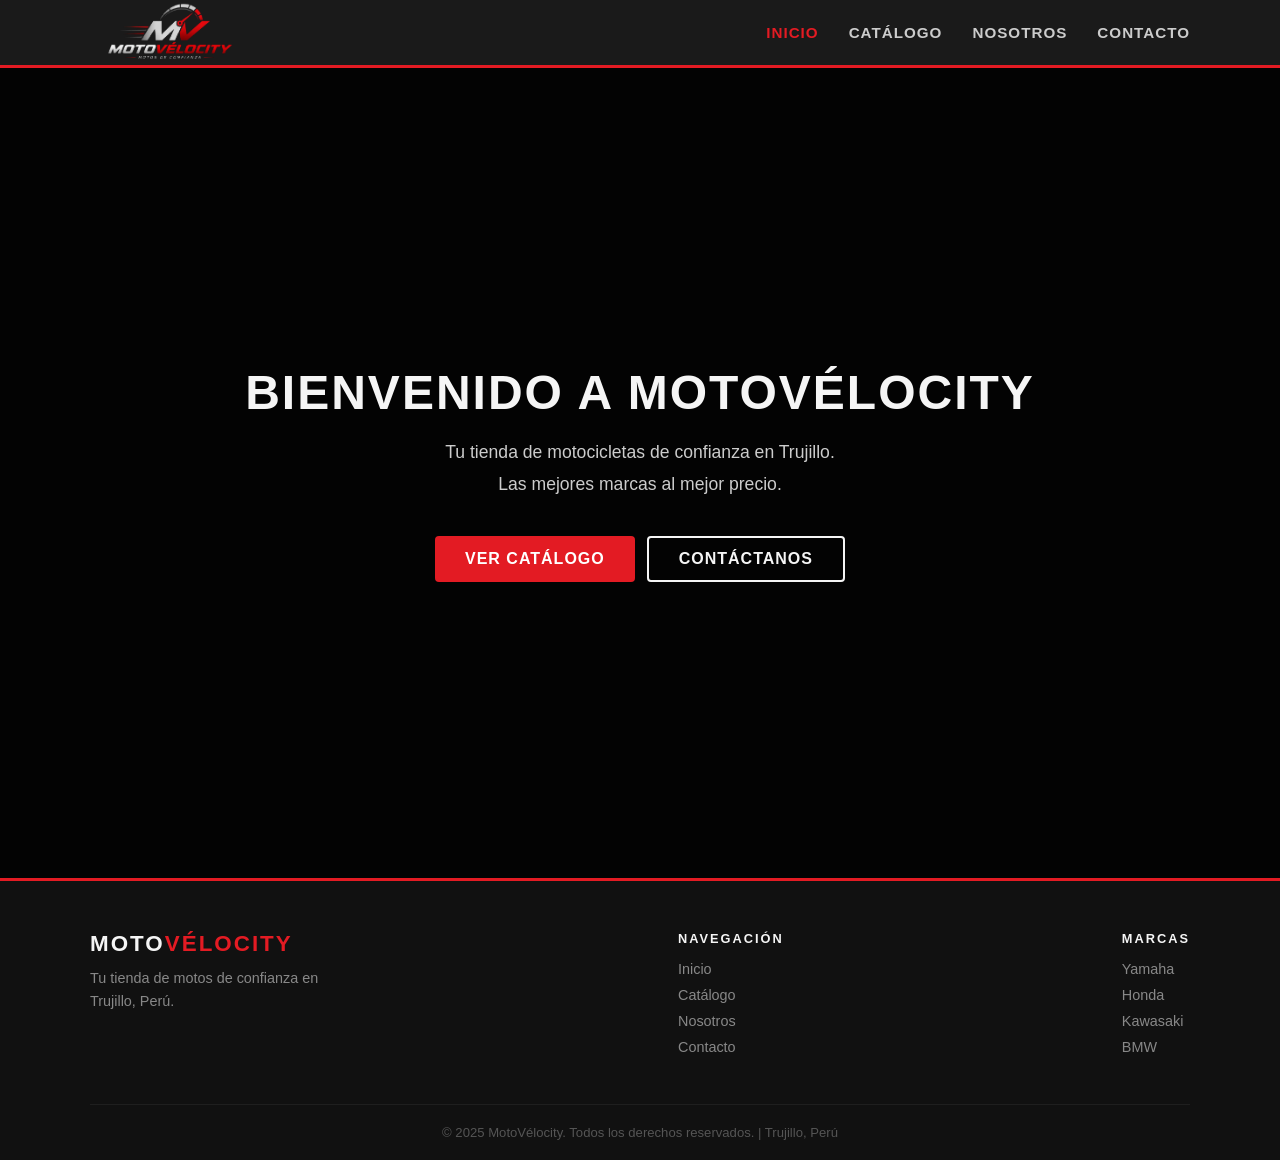
==== index.html @ f82deb28 "Add files via upload" ====
<!DOCTYPE html>
<html lang="es">
<head>
  <meta charset="UTF-8">
  <meta name="viewport" content="width=device-width, initial-scale=1.0">
  <meta name="description" content="MotoVélocity - Tienda de motos en Trujillo, Perú">
  <meta name="keywords" content="motos, motocicletas, yamaha, honda, peru">
  <meta name="author" content="MotoVélocity">
  <title>MotoVélocity - Inicio</title>
 
  <!-- Enlace al archivo CSS externo -->
  <link rel="stylesheet" href="estilos.css">
</head>
 
<body>
 
  <!-- ========================
       ENCABEZADO CON MENÚ
  ======================== -->
  <header>
    <div class="header-inner">
      <a href="indext.html" class="logo-link"><img src="logo_pagina.png" alt="MotoVélocity" class="logo-img"></a>
 
      <button class="menu-toggle" id="menu-toggle" aria-label="Abrir menú">
        <span></span>
        <span></span>
        <span></span>
      </button>
      <nav>
        <ul class="menu">
          <li><a href="indext.html" class="active">Inicio</a></li>
          <li><a href="catalogo.html">Catálogo</a></li>
          <li><a href="nosotros.html">Nosotros</a></li>
          <li><a href="contacto.html">Contacto</a></li>
        </ul>
      </nav>
    </div>
  </header>
 
 
  <!-- ========================
       CUERPO - SECCIÓN INICIO
  ======================== -->
  <main>
 
    <section id="inicio" class="seccion-hero">
      <div class="contenido-hero">
        <h2>Bienvenido a MotoVélocity</h2>
        <p>Tu tienda de motocicletas de confianza en Trujillo.<br>
           Las mejores marcas al mejor precio.</p>
        <div class="botones-hero">
          <a href="catalogo.html" class="boton-principal">Ver Catálogo</a>
          <a href="contacto.html" class="boton-secundario">Contáctanos</a>
        </div>
      </div>
    </section>
 
  </main>
 
 
  <!-- ========================
       PIE DE PÁGINA
  ======================== -->
  <footer>
    <div class="contenedor">
      <div class="footer-contenido">
 
        <div class="footer-marca">
          <h3 class="logo">MOTO<span>VÉLOCITY</span></h3>
          <p>Tu tienda de motos de confianza en Trujillo, Perú.</p>
        </div>
 
        <div class="footer-links">
          <h4>Navegación</h4>
          <ul>
            <li><a href="index.html">Inicio</a></li>
            <li><a href="catalogo.html">Catálogo</a></li>
            <li><a href="nosotros.html">Nosotros</a></li>
            <li><a href="contacto.html">Contacto</a></li>
          </ul>
        </div>
 
        <div class="footer-links">
          <h4>Marcas</h4>
          <ul>
            <li><a href="catalogo.html">Yamaha</a></li>
            <li><a href="catalogo.html">Honda</a></li>
            <li><a href="catalogo.html">Kawasaki</a></li>
            <li><a href="catalogo.html">BMW</a></li>
          </ul>
        </div>
 
      </div>
 
      <p class="footer-copy">© 2025 MotoVélocity. Todos los derechos reservados. | Trujillo, Perú</p>
    </div>
  </footer>
 
  <!-- Archivo JavaScript externo -->
  <script src="script.js"></script>
 
</body>
</html>
---- estilos.css ----
/* ============================
   ESTILOS GENERALES
============================ */

* {
  margin: 0;
  padding: 0;
  box-sizing: border-box;
}

body {
  font-family: Arial, sans-serif;
  background-color: #f0f0f0;
  color: #222;
}

html {
  scroll-behavior: smooth;
}

/* ============================
   ENCABEZADO Y MENÚ
============================ */
header {
  background-color: #1a1a1a;
  padding: 0 30px;
  position: sticky;
  top: 0;
  z-index: 100;
  border-bottom: 3px solid #e31b23;
}

.header-inner {
  max-width: 1100px;
  margin: 0 auto;
  display: flex;
  align-items: center;
  justify-content: space-between;
  height: 65px;
}

/* Logo */
.logo-link {
  display: flex;
  align-items: center;
  text-decoration: none;
  flex-shrink: 0;
}

.logo-img {
  height: 75px;
  width: auto;
  display: block;
}

/* Footer logo text */
.logo {
  font-size: 1.6rem;
  font-weight: bold;
  color: #f5f5f5;
  letter-spacing: 2px;
}

.logo span {
  color: #e31b23;
}

/* Botón hamburguesa */
.menu-toggle {
  display: none;
  background: none;
  border: none;
  cursor: pointer;
  padding: 8px;
  flex-direction: column;
  gap: 5px;
  align-items: center;
  justify-content: center;
}

.menu-toggle span {
  display: block;
  width: 25px;
  height: 2px;
  background-color: #cccccc;
  transition: all 0.3s;
}

.menu-toggle.activo span:nth-child(1) {
  transform: translateY(7px) rotate(45deg);
}
.menu-toggle.activo span:nth-child(2) {
  opacity: 0;
}
.menu-toggle.activo span:nth-child(3) {
  transform: translateY(-7px) rotate(-45deg);
}

/* Menú de navegación */
.menu {
  list-style: none;
  display: flex;
  gap: 30px;
}

.menu a {
  color: #cccccc;
  text-decoration: none;
  font-size: 0.95rem;
  font-weight: bold;
  text-transform: uppercase;
  letter-spacing: 1px;
  transition: color 0.2s;
  white-space: nowrap;
}

.menu a:hover,
.menu a.active {
  color: #e31b23;
}

/* ============================
   SECCIÓN HERO (INICIO)
============================ */
.seccion-hero {
  background-color: #0a0a0a;
  background-image: linear-gradient(rgba(0,0,0,0.7), rgba(0,0,0,0.7)),
    url('https://images.unsplash.com/photo-1558618666-fcd25c85cd64?w=1600&q=80');
  background-size: cover;
  background-position: center;
  min-height: 90vh;
  display: flex;
  align-items: center;
  justify-content: center;
  text-align: center;
  padding: 60px 20px;
}

.contenido-hero h2 {
  font-size: 3rem;
  color: #f5f5f5;
  margin-bottom: 16px;
  text-transform: uppercase;
  letter-spacing: 2px;
  line-height: 1.2;
}

.contenido-hero p {
  font-size: 1.1rem;
  color: #cccccc;
  margin-bottom: 36px;
  line-height: 1.8;
  max-width: 600px;
  margin-left: auto;
  margin-right: auto;
}

/* Botones del hero */
.botones-hero {
  display: flex;
  flex-wrap: wrap;
  gap: 12px;
  justify-content: center;
}

.boton-principal {
  background-color: #e31b23;
  color: #fff;
  text-decoration: none;
  padding: 14px 30px;
  font-weight: bold;
  font-size: 1rem;
  text-transform: uppercase;
  letter-spacing: 1px;
  border-radius: 4px;
  display: inline-block;
  transition: background-color 0.2s;
}

.boton-principal:hover {
  background-color: #b01219;
}

.boton-secundario {
  background-color: transparent;
  color: #f5f5f5;
  text-decoration: none;
  padding: 12px 30px;
  font-weight: bold;
  font-size: 1rem;
  text-transform: uppercase;
  letter-spacing: 1px;
  border: 2px solid #f5f5f5;
  border-radius: 4px;
  display: inline-block;
  transition: all 0.2s;
}

.boton-secundario:hover {
  background-color: #f5f5f5;
  color: #1a1a1a;
}

/* ============================
   SECCIONES GENERALES
============================ */
.seccion {
  padding: 80px 20px;
  background-color: #f0f0f0;
}

.seccion-oscura {
  background-color: #1a1a1a;
}

.seccion-oscura .titulo-seccion,
.seccion-oscura .subtitulo-seccion {
  color: #f5f5f5;
}

.seccion-oscura .subtitulo-seccion {
  color: #aaaaaa;
}

.contenedor {
  max-width: 1100px;
  margin: 0 auto;
  width: 100%;
}

.titulo-seccion {
  font-size: 2rem;
  color: #1a1a1a;
  text-transform: uppercase;
  letter-spacing: 1px;
  margin-bottom: 8px;
}

.titulo-seccion::after {
  content: '';
  display: block;
  width: 50px;
  height: 4px;
  background-color: #e31b23;
  margin-top: 10px;
}

.subtitulo-seccion {
  font-size: 1rem;
  color: #555;
  margin-bottom: 40px;
  margin-top: 16px;
  line-height: 1.6;
}

/* ============================
   CATÁLOGO - TARJETAS DE MOTOS
============================ */
.grid-motos {
  display: flex;
  gap: 24px;
  flex-wrap: wrap;
  justify-content: center;
}

.tarjeta-moto {
  background-color: #ffffff;
  border-radius: 6px;
  overflow: hidden;
  width: 320px;
  max-width: 100%;
  box-shadow: 0 4px 12px rgba(0,0,0,0.1);
  transition: transform 0.2s, box-shadow 0.2s;
}

.tarjeta-moto:hover {
  transform: translateY(-5px);
  box-shadow: 0 8px 20px rgba(0,0,0,0.15);
}

.tarjeta-moto img {
  width: 100%;
  height: 200px;
  object-fit: cover;
  display: block;
}

.tarjeta-info {
  padding: 18px;
}

.marca {
  font-size: 0.75rem;
  font-weight: bold;
  text-transform: uppercase;
  letter-spacing: 2px;
  color: #e31b23;
  display: block;
  margin-bottom: 4px;
}

.tarjeta-info h3 {
  font-size: 1.3rem;
  font-weight: bold;
  text-transform: uppercase;
  margin-bottom: 8px;
  color: #1a1a1a;
}

.tarjeta-info p {
  font-size: 0.9rem;
  color: #555;
  line-height: 1.6;
  margin-bottom: 6px;
}

.precio {
  font-size: 1.2rem;
  font-weight: bold;
  color: #1a1a1a;
  margin-top: 10px;
  margin-bottom: 10px;
}

.boton-tarjeta {
  display: inline-block;
  background-color: #e31b23;
  color: #fff;
  text-decoration: none;
  padding: 10px 20px;
  font-size: 0.85rem;
  font-weight: bold;
  text-transform: uppercase;
  border-radius: 4px;
  transition: background-color 0.2s;
}

.boton-tarjeta:hover {
  background-color: #b01219;
}

/* ============================
   TABLA DE MODELOS
============================ */
.tabla-contenedor {
  overflow-x: auto;
  -webkit-overflow-scrolling: touch;
}

table {
  width: 100%;
  min-width: 480px;
  border-collapse: collapse;
  background-color: #2a2a2a;
  border-radius: 6px;
  overflow: hidden;
}

thead {
  background-color: #e31b23;
}

thead th {
  color: #ffffff;
  padding: 14px 18px;
  text-align: left;
  font-size: 0.9rem;
  text-transform: uppercase;
  letter-spacing: 1px;
  white-space: nowrap;
}

tbody tr {
  border-bottom: 1px solid rgba(255,255,255,0.05);
  transition: background-color 0.2s;
}

tbody tr:hover {
  background-color: rgba(255,255,255,0.04);
}

tbody td {
  padding: 13px 18px;
  color: #cccccc;
  font-size: 0.9rem;
}

tbody td:first-child {
  color: #f5f5f5;
  font-weight: bold;
}

tbody tr:nth-child(even) {
  background-color: rgba(255,255,255,0.03);
}

/* ============================
   GALERÍA
============================ */
.galeria-grid {
  display: flex;
  flex-wrap: wrap;
  gap: 16px;
  justify-content: center;
}

.galeria-grid img {
  width: 260px;
  max-width: calc(50% - 8px);
  height: 180px;
  object-fit: cover;
  border-radius: 6px;
  display: block;
  transition: transform 0.3s;
}

.galeria-grid img:hover {
  transform: scale(1.04);
}

/* ============================
   VENTAJAS / NOSOTROS
============================ */
.ventajas-grid {
  display: flex;
  gap: 24px;
  flex-wrap: wrap;
  justify-content: center;
}

.ventaja {
  background-color: #2a2a2a;
  border-radius: 6px;
  padding: 28px 24px;
  width: 300px;
  max-width: 100%;
  text-align: center;
  border-top: 3px solid #e31b23;
}

.ventaja-icono {
  font-size: 2.2rem;
  display: block;
  margin-bottom: 14px;
}

.ventaja h3 {
  color: #f5f5f5;
  font-size: 1.1rem;
  text-transform: uppercase;
  letter-spacing: 1px;
  margin-bottom: 10px;
}

.ventaja p {
  color: #aaaaaa;
  font-size: 0.9rem;
  line-height: 1.6;
}

/* ============================
   FORMULARIO DE CONTACTO
============================ */
.contacto-layout {
  display: flex;
  gap: 50px;
  flex-wrap: wrap;
  align-items: flex-start;
}

.info-contacto {
  flex: 1;
  min-width: 220px;
}

.info-contacto h3 {
  font-size: 1.2rem;
  font-weight: bold;
  text-transform: uppercase;
  color: #1a1a1a;
  margin-bottom: 18px;
  letter-spacing: 1px;
}

.info-contacto p {
  font-size: 0.95rem;
  color: #444;
  margin-bottom: 12px;
  line-height: 1.6;
}

form {
  flex: 2;
  min-width: 280px;
  width: 100%;
}

.campo {
  margin-bottom: 18px;
}

label {
  display: block;
  font-size: 0.85rem;
  font-weight: bold;
  color: #444;
  text-transform: uppercase;
  letter-spacing: 1px;
  margin-bottom: 6px;
}

input[type="text"],
input[type="email"],
input[type="tel"],
select,
textarea {
  width: 100%;
  padding: 12px 14px;
  border: 1px solid #cccccc;
  border-radius: 4px;
  font-size: 1rem;
  color: #222;
  background-color: #fff;
  outline: none;
  transition: border-color 0.2s;
  font-family: Arial, sans-serif;
  -webkit-appearance: none;
  appearance: none;
}

input:focus,
select:focus,
textarea:focus {
  border-color: #e31b23;
}

textarea {
  resize: vertical;
  min-height: 110px;
}

.campo-checkbox {
  display: flex;
  align-items: flex-start;
  gap: 10px;
  margin-bottom: 20px;
}

.campo-checkbox input[type="checkbox"] {
  width: 18px;
  height: 18px;
  min-width: 18px;
  accent-color: #e31b23;
  margin-top: 2px;
}

.campo-checkbox label {
  font-size: 0.85rem;
  font-weight: normal;
  text-transform: none;
  letter-spacing: 0;
  color: #555;
  margin-bottom: 0;
  line-height: 1.5;
}

.campo-checkbox label a {
  color: #e31b23;
  text-decoration: none;
}

.boton-enviar {
  width: 100%;
  padding: 15px;
  background-color: #e31b23;
  color: #fff;
  border: none;
  border-radius: 4px;
  font-size: 1rem;
  font-weight: bold;
  text-transform: uppercase;
  letter-spacing: 1px;
  cursor: pointer;
  transition: background-color 0.2s;
  touch-action: manipulation;
}

.boton-enviar:hover {
  background-color: #b01219;
}

.mensaje-exito {
  display: none;
  margin-top: 14px;
  padding: 12px 16px;
  background-color: #e6f9f0;
  border: 1px solid #4fd89e;
  border-radius: 4px;
  color: #1a7a4a;
  font-size: 0.9rem;
  font-weight: bold;
  text-align: center;
}

/* ============================
   PIE DE PÁGINA
============================ */
footer {
  background-color: #111111;
  padding: 50px 20px 20px;
  border-top: 3px solid #e31b23;
}

.footer-contenido {
  display: flex;
  gap: 40px;
  flex-wrap: wrap;
  justify-content: space-between;
  margin-bottom: 40px;
}

.footer-marca h3 {
  font-size: 1.4rem;
  color: #f5f5f5;
  letter-spacing: 2px;
  margin-bottom: 10px;
}

.footer-marca p {
  font-size: 0.9rem;
  color: #888;
  max-width: 250px;
  line-height: 1.6;
}

.footer-links h4 {
  font-size: 0.8rem;
  font-weight: bold;
  text-transform: uppercase;
  letter-spacing: 2px;
  color: #f5f5f5;
  margin-bottom: 14px;
}

.footer-links ul {
  list-style: none;
}

.footer-links ul li {
  margin-bottom: 8px;
}

.footer-links ul a {
  font-size: 0.9rem;
  color: #888;
  text-decoration: none;
  transition: color 0.2s;
}

.footer-links ul a:hover {
  color: #e31b23;
}

.footer-copy {
  text-align: center;
  font-size: 0.82rem;
  color: #555;
  padding-top: 20px;
  border-top: 1px solid rgba(255,255,255,0.06);
}

/* ============================
   RESPONSIVE — TABLETS (max 900px)
============================ */
@media (max-width: 900px) {
  .contenido-hero h2 {
    font-size: 2.4rem;
  }

  .grid-motos {
    gap: 20px;
  }

  .tarjeta-moto {
    width: calc(50% - 10px);
  }

  .ventaja {
    width: calc(50% - 12px);
  }

  .galeria-grid img {
    width: calc(50% - 8px);
    max-width: calc(50% - 8px);
    height: 160px;
  }

  .contacto-layout {
    gap: 36px;
  }

  .footer-contenido {
    gap: 30px;
  }
}

/* ============================
   RESPONSIVE — MÓVILES (max 600px)
============================ */
@media (max-width: 600px) {
  /* Navbar */
  header {
    padding: 0 16px;
  }

  .header-inner {
    height: auto;
    min-height: 60px;
    flex-wrap: wrap;
    padding: 10px 0;
    gap: 0;
    align-items: center;
  }

  .logo-img {
    height: 42px;
  }

  .menu-toggle {
    display: flex;
  }

  nav {
    width: 100%;
    max-height: 0;
    overflow: hidden;
    transition: max-height 0.3s ease;
  }

  nav.aberto {
    max-height: 300px;
  }

  .menu {
    flex-direction: column;
    gap: 0;
    padding: 8px 0 12px;
    width: 100%;
  }

  .menu li {
    width: 100%;
  }

  .menu a {
    display: block;
    padding: 10px 4px;
    font-size: 0.9rem;
    border-bottom: 1px solid rgba(255,255,255,0.06);
  }

  /* Hero */
  .seccion-hero {
    min-height: 75vh;
    padding: 50px 16px;
  }

  .contenido-hero h2 {
    font-size: 1.7rem;
    letter-spacing: 1px;
  }

  .contenido-hero p {
    font-size: 0.95rem;
    margin-bottom: 28px;
  }

  .boton-principal,
  .boton-secundario {
    padding: 13px 22px;
    font-size: 0.9rem;
    width: 100%;
    text-align: center;
  }

  /* Secciones */
  .seccion {
    padding: 50px 16px;
  }

  .titulo-seccion {
    font-size: 1.5rem;
  }

  .subtitulo-seccion {
    font-size: 0.9rem;
    margin-bottom: 28px;
  }

  /* Tarjetas */
  .grid-motos {
    flex-direction: column;
    align-items: center;
    gap: 20px;
  }

  .tarjeta-moto {
    width: 100%;
    max-width: 420px;
  }

  /* Tabla */
  .tabla-contenedor {
    margin: 0 -16px;
    padding: 0 16px;
  }

  thead th,
  tbody td {
    padding: 11px 12px;
    font-size: 0.82rem;
  }

  /* Galería */
  .galeria-grid {
    gap: 10px;
  }

  .galeria-grid img {
    width: calc(50% - 5px);
    max-width: calc(50% - 5px);
    height: 130px;
    border-radius: 4px;
  }

  /* Ventajas */
  .ventajas-grid {
    flex-direction: column;
    align-items: center;
    gap: 16px;
  }

  .ventaja {
    width: 100%;
    max-width: 420px;
    padding: 22px 18px;
  }

  /* Contacto */
  .contacto-layout {
    flex-direction: column;
    gap: 28px;
  }

  .info-contacto {
    min-width: unset;
    width: 100%;
  }

  .info-contacto h3 {
    font-size: 1.05rem;
  }

  .info-contacto p {
    font-size: 0.9rem;
  }

  form {
    min-width: unset;
    width: 100%;
  }

  input[type="text"],
  input[type="email"],
  input[type="tel"],
  select,
  textarea {
    font-size: 16px; /* evita zoom en iOS */
    padding: 13px 14px;
  }

  label {
    font-size: 0.8rem;
  }

  /* Footer */
  footer {
    padding: 36px 16px 16px;
  }

  .footer-contenido {
    flex-direction: column;
    gap: 24px;
    margin-bottom: 28px;
  }

  .footer-marca p {
    max-width: 100%;
  }

  .footer-copy {
    font-size: 0.78rem;
  }
}

/* ============================
   RESPONSIVE — MÓVILES PEQUEÑOS (max 380px)
============================ */
@media (max-width: 380px) {
  .contenido-hero h2 {
    font-size: 1.45rem;
  }

  .galeria-grid img {
    width: 100%;
    max-width: 100%;
    height: 180px;
  }

  .tarjeta-moto img {
    height: 170px;
  }
}
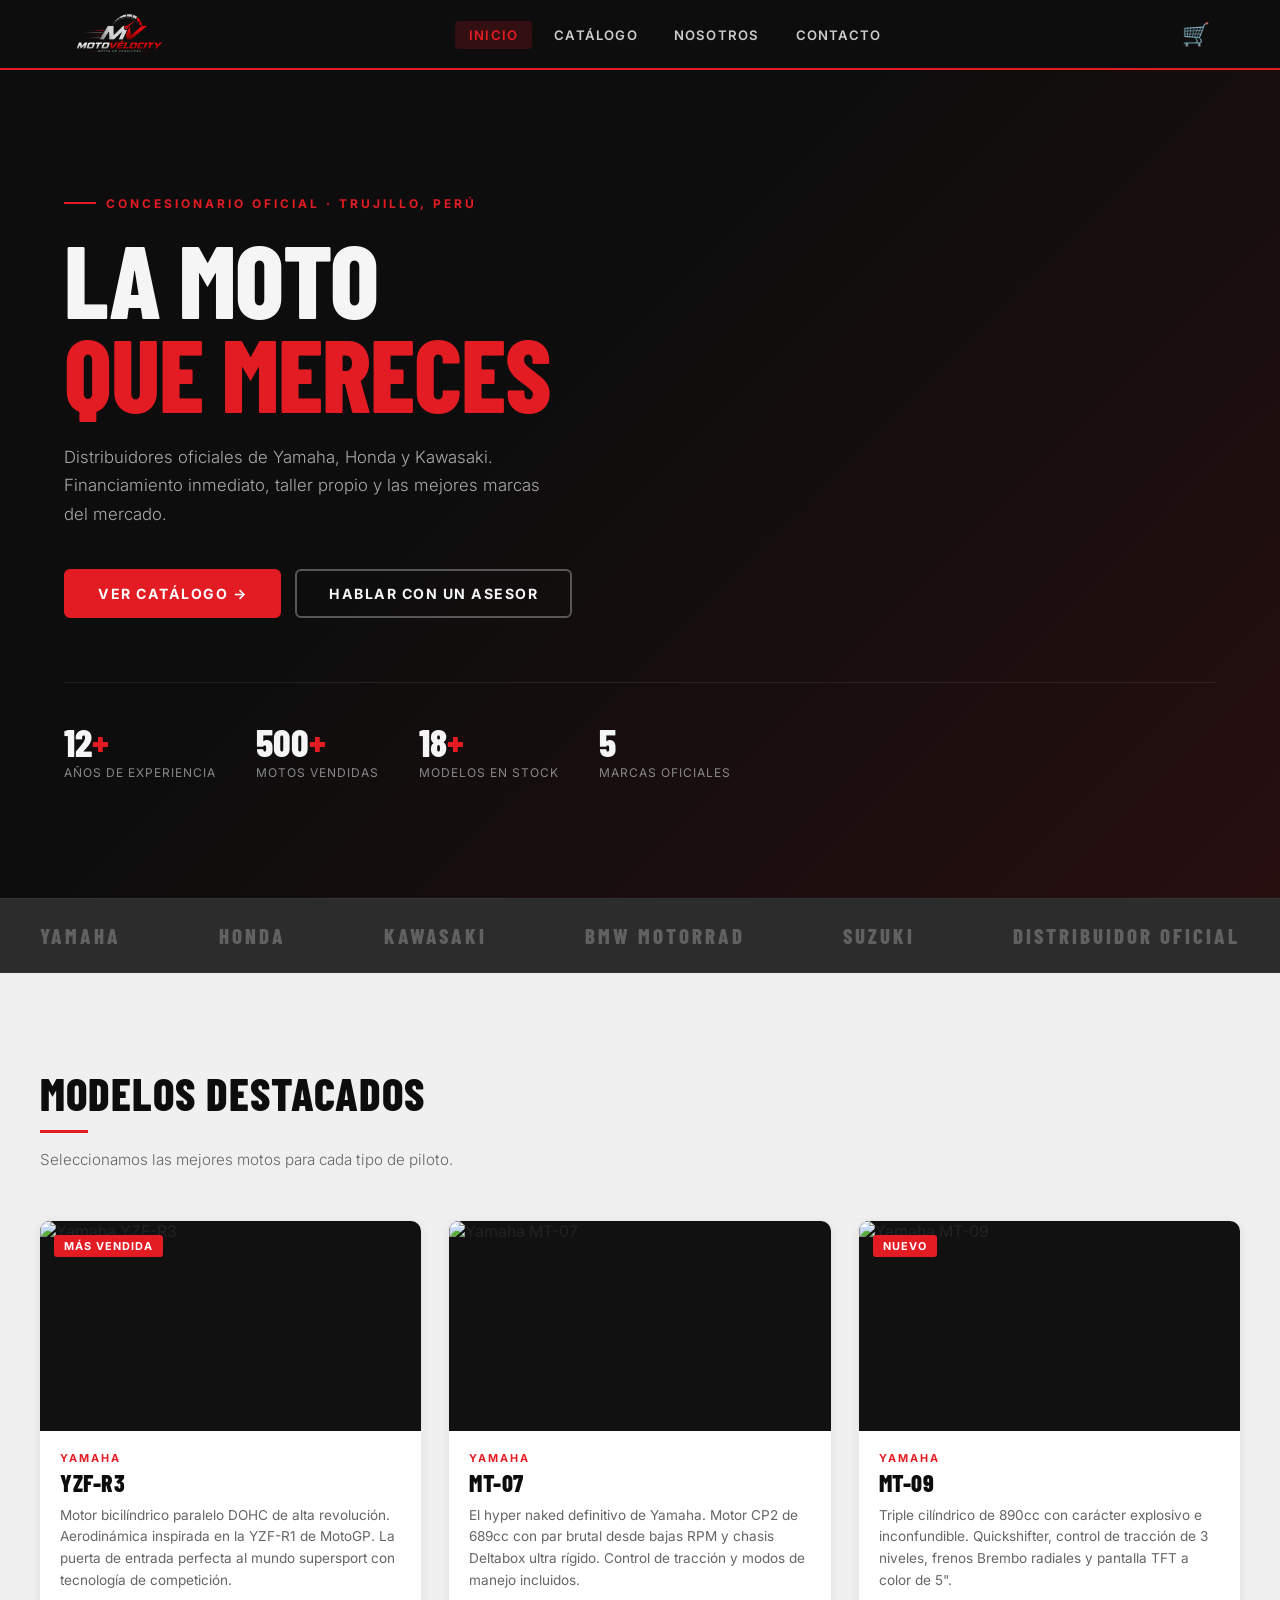
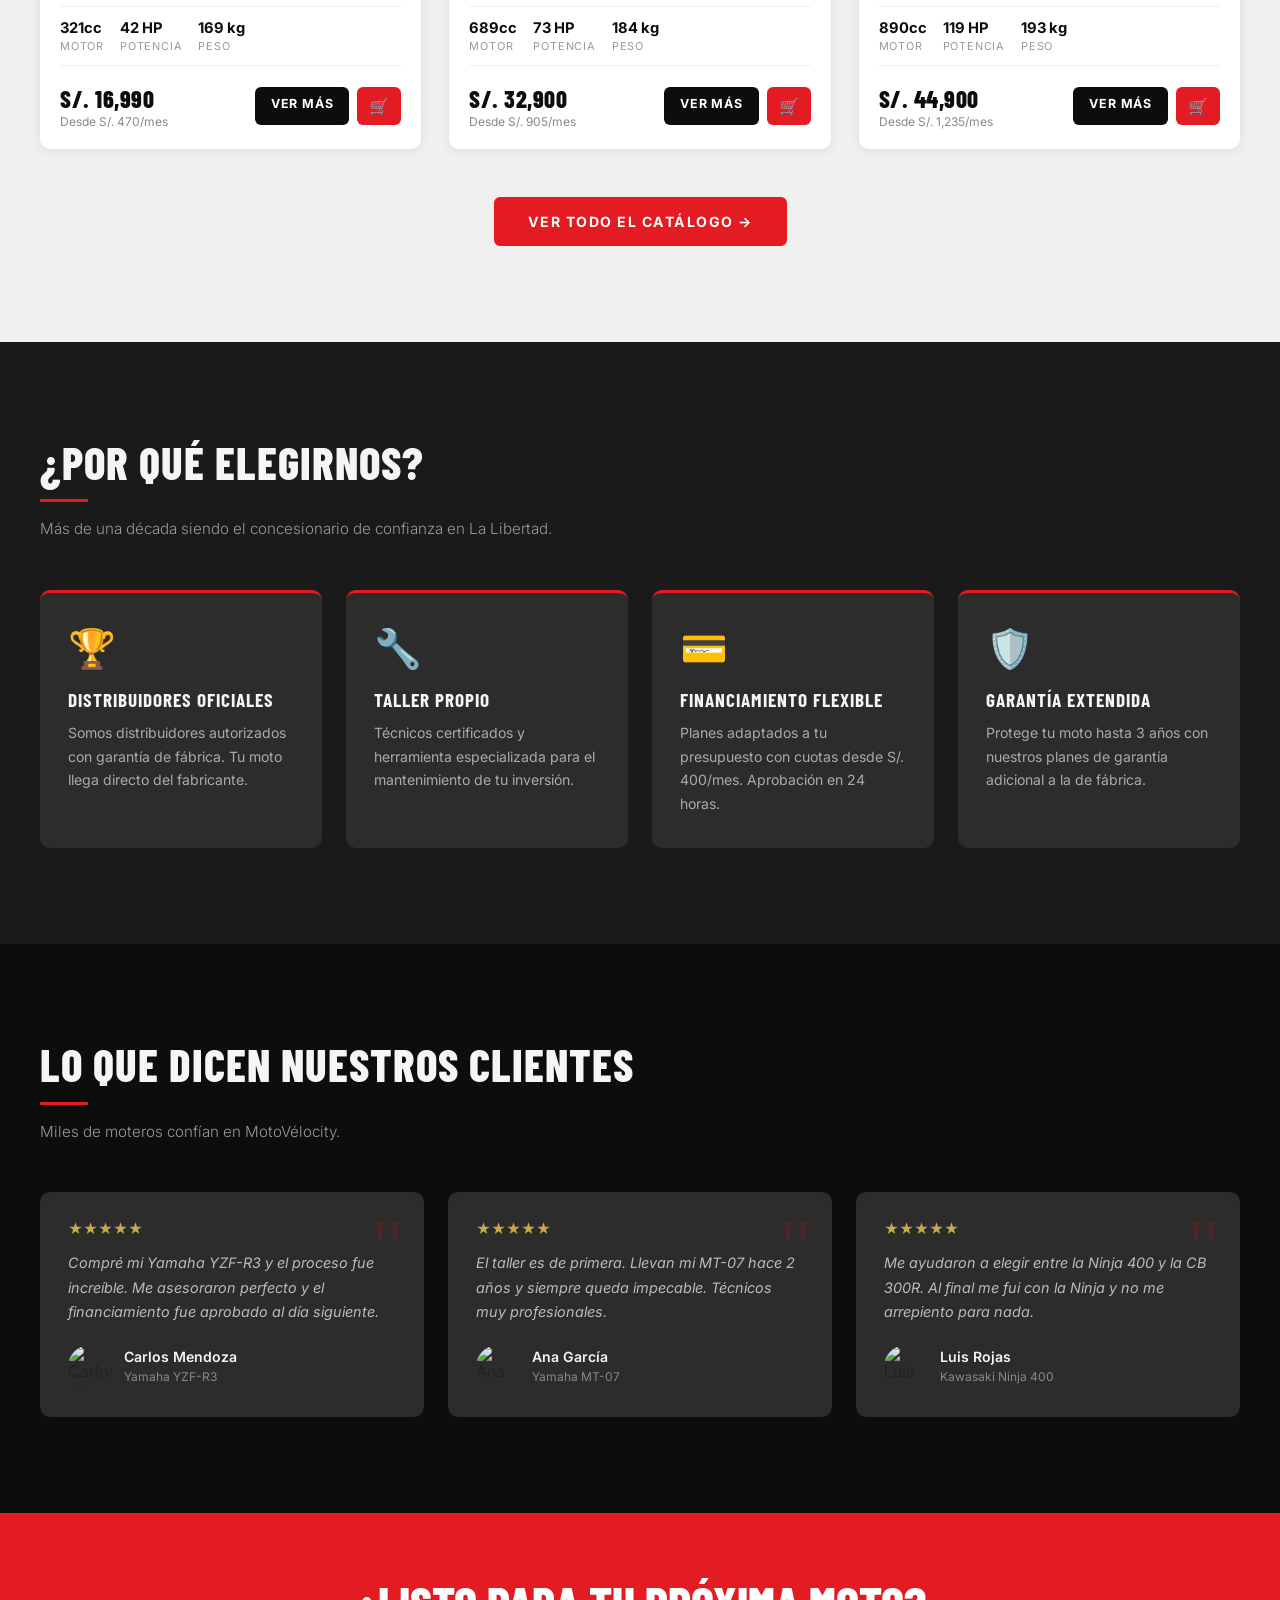
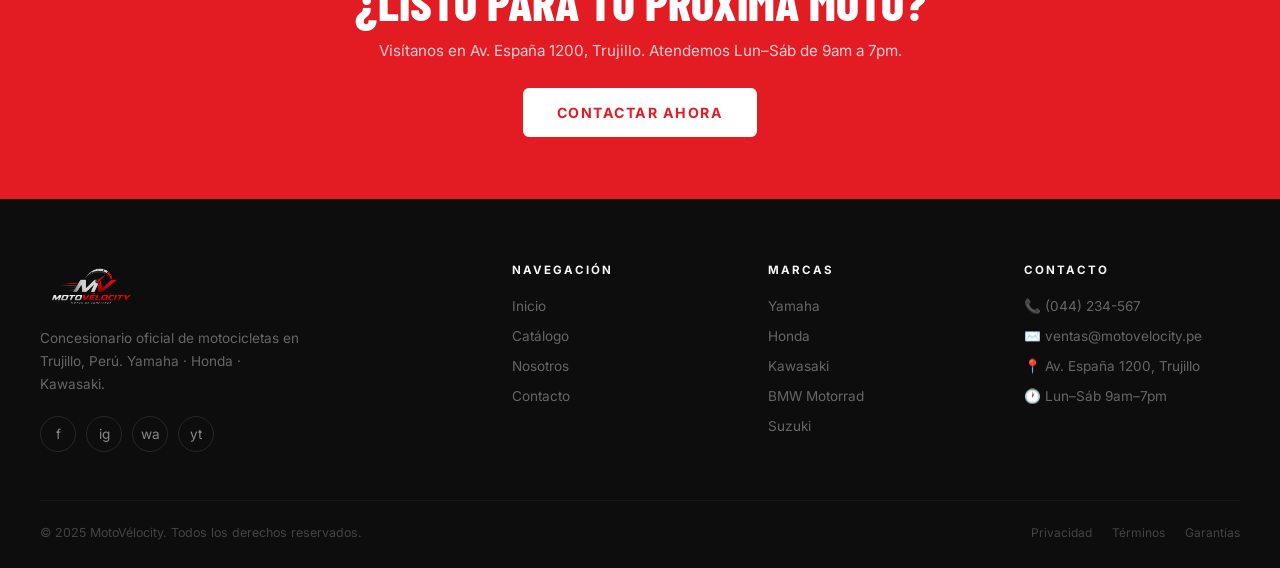
==== commit 2a49266c: "Add files via upload" ====
--- a/index.html
+++ b/index.html
@@ -3,101 +3,253 @@
 <head>
   <meta charset="UTF-8">
   <meta name="viewport" content="width=device-width, initial-scale=1.0">
-  <meta name="description" content="MotoVélocity - Tienda de motos en Trujillo, Perú">
-  <meta name="keywords" content="motos, motocicletas, yamaha, honda, peru">
-  <meta name="author" content="MotoVélocity">
-  <title>MotoVélocity - Inicio</title>
- 
-  <!-- Enlace al archivo CSS externo -->
+  <meta name="description" content="MotoVélocity — Concesionario oficial Yamaha, Honda, Kawasaki en Trujillo, Perú.">
+  <title>MotoVélocity — Inicio</title>
+  <link rel="preconnect" href="https://fonts.googleapis.com">
   <link rel="stylesheet" href="estilos.css">
 </head>
- 
 <body>
- 
-  <!-- ========================
-       ENCABEZADO CON MENÚ
-  ======================== -->
-  <header>
-    <div class="header-inner">
-      <a href="indext.html" class="logo-link"><img src="logo_pagina.png" alt="MotoVélocity" class="logo-img"></a>
- 
-      <button class="menu-toggle" id="menu-toggle" aria-label="Abrir menú">
-        <span></span>
-        <span></span>
-        <span></span>
+
+<!-- ── HEADER ───────────────────────────────────────────────── -->
+<header>
+  <div class="header-inner">
+    <a href="index.html" class="logo-link">
+      <img src="logo_pagina.png" alt="MotoVélocity" class="logo-img">
+    </a>
+    <nav>
+      <ul class="menu">
+        <li><a href="index.html" class="active">Inicio</a></li>
+        <li><a href="catalogo.html">Catálogo</a></li>
+        <li><a href="nosotros.html">Nosotros</a></li>
+        <li><a href="contacto.html">Contacto</a></li>
+      </ul>
+    </nav>
+    <div class="nav-carrito">
+      <button class="btn-carrito" id="btn-carrito" aria-label="Abrir carrito">
+        🛒
+        <span class="carrito-badge" id="carrito-badge">0</span>
       </button>
-      <nav>
-        <ul class="menu">
-          <li><a href="indext.html" class="active">Inicio</a></li>
-          <li><a href="catalogo.html">Catálogo</a></li>
-          <li><a href="nosotros.html">Nosotros</a></li>
-          <li><a href="contacto.html">Contacto</a></li>
-        </ul>
-      </nav>
-    </div>
-  </header>
- 
- 
-  <!-- ========================
-       CUERPO - SECCIÓN INICIO
-  ======================== -->
-  <main>
- 
-    <section id="inicio" class="seccion-hero">
-      <div class="contenido-hero">
-        <h2>Bienvenido a MotoVélocity</h2>
-        <p>Tu tienda de motocicletas de confianza en Trujillo.<br>
-           Las mejores marcas al mejor precio.</p>
-        <div class="botones-hero">
-          <a href="catalogo.html" class="boton-principal">Ver Catálogo</a>
-          <a href="contacto.html" class="boton-secundario">Contáctanos</a>
+      <button class="menu-toggle" id="menu-toggle" aria-label="Menú">
+        <span></span><span></span><span></span>
+      </button>
+    </div>
+  </div>
+</header>
+
+<!-- ── CARRITO DRAWER ───────────────────────────────────────── -->
+<div class="carrito-overlay" id="carrito-overlay"></div>
+<aside class="carrito-drawer" id="carrito-drawer">
+  <div class="carrito-header">
+    <h3>Tu Carrito</h3>
+    <button class="btn-cerrar-carrito" id="btn-cerrar-carrito">✕</button>
+  </div>
+  <div class="carrito-items" id="carrito-items"></div>
+  <div class="carrito-footer">
+    <div class="carrito-total">
+      <span>Total</span>
+      <strong id="carrito-total">S/. 0</strong>
+    </div>
+    <button class="btn-checkout" id="btn-checkout">Reservar ahora</button>
+    <button class="btn-vaciar" id="btn-vaciar">Vaciar carrito</button>
+  </div>
+</aside>
+
+<!-- ── TOAST ────────────────────────────────────────────────── -->
+<div class="toast" id="toast"></div>
+
+<!-- ── HERO ─────────────────────────────────────────────────── -->
+<main>
+<section class="seccion-hero">
+  <div class="hero-bg"></div>
+  <div class="hero-overlay"></div>
+  <div class="contenido-hero">
+    <div class="hero-eyebrow">Concesionario oficial · Trujillo, Perú</div>
+    <h1>La moto<em>que mereces</em></h1>
+    <p class="hero-sub">Distribuidores oficiales de Yamaha, Honda y Kawasaki. Financiamiento inmediato, taller propio y las mejores marcas del mercado.</p>
+    <div class="botones-hero">
+      <a href="catalogo.html" class="boton-principal">Ver catálogo →</a>
+      <a href="contacto.html" class="boton-secundario">Hablar con un asesor</a>
+    </div>
+    <div class="hero-stats">
+      <div>
+        <div class="hero-stat-num">12<span>+</span></div>
+        <div class="hero-stat-label">Años de experiencia</div>
+      </div>
+      <div>
+        <div class="hero-stat-num">500<span>+</span></div>
+        <div class="hero-stat-label">Motos vendidas</div>
+      </div>
+      <div>
+        <div class="hero-stat-num">18<span>+</span></div>
+        <div class="hero-stat-label">Modelos en stock</div>
+      </div>
+      <div>
+        <div class="hero-stat-num">5</div>
+        <div class="hero-stat-label">Marcas oficiales</div>
+      </div>
+    </div>
+  </div>
+</section>
+
+<!-- ── MARCAS ────────────────────────────────────────────────── -->
+<div class="marcas-strip">
+  <div class="marcas-inner">
+    <span class="marca-logo">Yamaha</span>
+    <span class="marca-logo">Honda</span>
+    <span class="marca-logo">Kawasaki</span>
+    <span class="marca-logo">BMW Motorrad</span>
+    <span class="marca-logo">Suzuki</span>
+    <span class="marca-logo">Distribuidor Oficial</span>
+  </div>
+</div>
+
+<!-- ── CATÁLOGO PREVIEW ──────────────────────────────────────── -->
+<section class="seccion seccion-clara">
+  <div class="contenedor">
+    <h2 class="titulo-seccion reveal">Modelos destacados</h2>
+    <p class="subtitulo-seccion reveal">Seleccionamos las mejores motos para cada tipo de piloto.</p>
+    <div class="grid-motos" id="grid-motos"></div>
+    <div style="text-align:center; margin-top:48px;">
+      <a href="catalogo.html" class="boton-principal reveal">Ver todo el catálogo →</a>
+    </div>
+  </div>
+</section>
+
+<!-- ── VENTAJAS ──────────────────────────────────────────────── -->
+<section class="seccion seccion-oscura">
+  <div class="contenedor">
+    <h2 class="titulo-seccion reveal">¿Por qué elegirnos?</h2>
+    <p class="subtitulo-seccion reveal">Más de una década siendo el concesionario de confianza en La Libertad.</p>
+    <div class="ventajas-grid">
+      <div class="ventaja reveal">
+        <div class="ventaja-icono">🏆</div>
+        <h3>Distribuidores Oficiales</h3>
+        <p>Somos distribuidores autorizados con garantía de fábrica. Tu moto llega directo del fabricante.</p>
+      </div>
+      <div class="ventaja reveal">
+        <div class="ventaja-icono">🔧</div>
+        <h3>Taller Propio</h3>
+        <p>Técnicos certificados y herramienta especializada para el mantenimiento de tu inversión.</p>
+      </div>
+      <div class="ventaja reveal">
+        <div class="ventaja-icono">💳</div>
+        <h3>Financiamiento Flexible</h3>
+        <p>Planes adaptados a tu presupuesto con cuotas desde S/. 400/mes. Aprobación en 24 horas.</p>
+      </div>
+      <div class="ventaja reveal">
+        <div class="ventaja-icono">🛡️</div>
+        <h3>Garantía Extendida</h3>
+        <p>Protege tu moto hasta 3 años con nuestros planes de garantía adicional a la de fábrica.</p>
+      </div>
+    </div>
+  </div>
+</section>
+
+<!-- ── TESTIMONIOS ───────────────────────────────────────────── -->
+<section class="seccion seccion-negra">
+  <div class="contenedor">
+    <h2 class="titulo-seccion reveal">Lo que dicen nuestros clientes</h2>
+    <p class="subtitulo-seccion reveal">Miles de moteros confían en MotoVélocity.</p>
+    <div class="testimonios-grid">
+      <div class="testimonio reveal">
+        <div class="testimonio-estrellas">★★★★★</div>
+        <p>Compré mi Yamaha YZF-R3 y el proceso fue increíble. Me asesoraron perfecto y el financiamiento fue aprobado al día siguiente.</p>
+        <div class="testimonio-autor">
+          <img src="https://images.unsplash.com/photo-1507003211169-0a1dd7228f2d?w=80&q=80" alt="Carlos M.">
+          <div>
+            <h5>Carlos Mendoza</h5>
+            <span>Yamaha YZF-R3</span>
+          </div>
         </div>
       </div>
-    </section>
- 
-  </main>
- 
- 
-  <!-- ========================
-       PIE DE PÁGINA
-  ======================== -->
-  <footer>
-    <div class="contenedor">
-      <div class="footer-contenido">
- 
-        <div class="footer-marca">
-          <h3 class="logo">MOTO<span>VÉLOCITY</span></h3>
-          <p>Tu tienda de motos de confianza en Trujillo, Perú.</p>
+      <div class="testimonio reveal">
+        <div class="testimonio-estrellas">★★★★★</div>
+        <p>El taller es de primera. Llevan mi MT-07 hace 2 años y siempre queda impecable. Técnicos muy profesionales.</p>
+        <div class="testimonio-autor">
+          <img src="https://images.unsplash.com/photo-1494790108377-be9c29b29330?w=80&q=80" alt="Ana G.">
+          <div>
+            <h5>Ana García</h5>
+            <span>Yamaha MT-07</span>
+          </div>
         </div>
- 
-        <div class="footer-links">
-          <h4>Navegación</h4>
-          <ul>
-            <li><a href="index.html">Inicio</a></li>
-            <li><a href="catalogo.html">Catálogo</a></li>
-            <li><a href="nosotros.html">Nosotros</a></li>
-            <li><a href="contacto.html">Contacto</a></li>
-          </ul>
+      </div>
+      <div class="testimonio reveal">
+        <div class="testimonio-estrellas">★★★★★</div>
+        <p>Me ayudaron a elegir entre la Ninja 400 y la CB 300R. Al final me fui con la Ninja y no me arrepiento para nada.</p>
+        <div class="testimonio-autor">
+          <img src="https://images.unsplash.com/photo-1500648767791-00dcc994a43e?w=80&q=80" alt="Luis R.">
+          <div>
+            <h5>Luis Rojas</h5>
+            <span>Kawasaki Ninja 400</span>
+          </div>
         </div>
- 
-        <div class="footer-links">
-          <h4>Marcas</h4>
-          <ul>
-            <li><a href="catalogo.html">Yamaha</a></li>
-            <li><a href="catalogo.html">Honda</a></li>
-            <li><a href="catalogo.html">Kawasaki</a></li>
-            <li><a href="catalogo.html">BMW</a></li>
-          </ul>
-        </div>
- 
-      </div>
- 
-      <p class="footer-copy">© 2025 MotoVélocity. Todos los derechos reservados. | Trujillo, Perú</p>
-    </div>
-  </footer>
- 
-  <!-- Archivo JavaScript externo -->
-  <script src="script.js"></script>
- 
+      </div>
+    </div>
+  </div>
+</section>
+
+<!-- ── BAND CTA ──────────────────────────────────────────────── -->
+<div class="band-cta">
+  <div class="contenedor">
+    <h2 class="reveal">¿Listo para tu próxima moto?</h2>
+    <p class="reveal">Visítanos en Av. España 1200, Trujillo. Atendemos Lun–Sáb de 9am a 7pm.</p>
+    <a href="contacto.html" class="boton-principal reveal">Contactar ahora</a>
+  </div>
+</div>
+</main>
+
+<!-- ── FOOTER ────────────────────────────────────────────────── -->
+<footer>
+  <div class="footer-contenido contenedor">
+    <div>
+      <img src="logo_pagina.png" alt="MotoVélocity" class="footer-logo-img">
+      <p class="footer-desc">Concesionario oficial de motocicletas en Trujillo, Perú. Yamaha · Honda · Kawasaki.</p>
+      <div class="footer-social">
+        <a href="#" title="Facebook">f</a>
+        <a href="#" title="Instagram">ig</a>
+        <a href="#" title="WhatsApp">wa</a>
+        <a href="#" title="YouTube">yt</a>
+      </div>
+    </div>
+    <div class="footer-col">
+      <h4>Navegación</h4>
+      <ul>
+        <li><a href="index.html">Inicio</a></li>
+        <li><a href="catalogo.html">Catálogo</a></li>
+        <li><a href="nosotros.html">Nosotros</a></li>
+        <li><a href="contacto.html">Contacto</a></li>
+      </ul>
+    </div>
+    <div class="footer-col">
+      <h4>Marcas</h4>
+      <ul>
+        <li><a href="catalogo.html">Yamaha</a></li>
+        <li><a href="catalogo.html">Honda</a></li>
+        <li><a href="catalogo.html">Kawasaki</a></li>
+        <li><a href="catalogo.html">BMW Motorrad</a></li>
+        <li><a href="catalogo.html">Suzuki</a></li>
+      </ul>
+    </div>
+    <div class="footer-col">
+      <h4>Contacto</h4>
+      <ul>
+        <li><a href="tel:+51044234567">📞 (044) 234-567</a></li>
+        <li><a href="mailto:ventas@motovelocity.pe">✉️ ventas@motovelocity.pe</a></li>
+        <li><a href="#">📍 Av. España 1200, Trujillo</a></li>
+        <li><a href="#">🕐 Lun–Sáb 9am–7pm</a></li>
+      </ul>
+    </div>
+  </div>
+  <div class="footer-bottom contenedor">
+    <p class="footer-copy">© 2025 MotoVélocity. Todos los derechos reservados.</p>
+    <div class="footer-legal">
+      <a href="#">Privacidad</a>
+      <a href="#">Términos</a>
+      <a href="#">Garantías</a>
+    </div>
+  </div>
+</footer>
+
+<script src="script.js"></script>
 </body>
 </html>
--- a/estilos.css
+++ b/estilos.css
@@ -1,923 +1,1286 @@
-/* ============================
-   ESTILOS GENERALES
-============================ */
-
-* {
-  margin: 0;
-  padding: 0;
-  box-sizing: border-box;
-}
+/* ============================================================
+   MOTOVELOCITY — ESTILOS PRINCIPALES
+   Paleta: #0d0d0d negro | #e31b23 rojo | #f5f5f5 blanco humo
+           #1a1a1a carbón | #2c2c2c grafito | #c8a84b dorado
+   ============================================================ */
+
+@import url('https://fonts.googleapis.com/css2?family=Barlow+Condensed:wght@400;600;700;800&family=Inter:wght@300;400;500;600&display=swap');
+
+/* ── VARIABLES ─────────────────────────────────────────────── */
+:root {
+  --rojo:     #e31b23;
+  --rojo-osc: #b01219;
+  --negro:    #0d0d0d;
+  --carbon:   #1a1a1a;
+  --grafito:  #2c2c2c;
+  --plata:    #888888;
+  --humo:     #f0f0f0;
+  --blanco:   #f5f5f5;
+  --dorado:   #c8a84b;
+  --radio:    6px;
+  --sombra:   0 4px 24px rgba(0,0,0,0.15);
+  --trans:    0.25s ease;
+}
+
+/* ── RESET & BASE ───────────────────────────────────────────── */
+*, *::before, *::after { margin: 0; padding: 0; box-sizing: border-box; }
+
+html { scroll-behavior: smooth; font-size: 16px; }
 
 body {
-  font-family: Arial, sans-serif;
-  background-color: #f0f0f0;
+  font-family: 'Inter', Arial, sans-serif;
+  background-color: var(--humo);
   color: #222;
-}
-
-html {
-  scroll-behavior: smooth;
-}
-
-/* ============================
-   ENCABEZADO Y MENÚ
-============================ */
+  overflow-x: hidden;
+}
+
+img { display: block; max-width: 100%; }
+a { color: inherit; text-decoration: none; }
+ul { list-style: none; }
+button { font-family: inherit; cursor: pointer; }
+
+/* ── TIPOGRAFÍA DISPLAY ─────────────────────────────────────── */
+.display { font-family: 'Barlow Condensed', Arial, sans-serif; }
+
+/* ── ANIMACIONES SCROLL ─────────────────────────────────────── */
+.reveal {
+  opacity: 0;
+  transform: translateY(32px);
+  transition: opacity 0.6s ease, transform 0.6s ease;
+}
+.reveal.visible {
+  opacity: 1;
+  transform: translateY(0);
+}
+.reveal-left  { opacity:0; transform:translateX(-40px); transition: opacity .6s ease, transform .6s ease; }
+.reveal-right { opacity:0; transform:translateX( 40px); transition: opacity .6s ease, transform .6s ease; }
+.reveal-left.visible, .reveal-right.visible { opacity:1; transform:translateX(0); }
+
+/* ── ENCABEZADO ─────────────────────────────────────────────── */
 header {
-  background-color: #1a1a1a;
-  padding: 0 30px;
+  background-color: var(--negro);
+  border-bottom: 2px solid var(--rojo);
   position: sticky;
   top: 0;
-  z-index: 100;
-  border-bottom: 3px solid #e31b23;
-}
+  z-index: 200;
+  transition: box-shadow var(--trans);
+}
+header.scrolled { box-shadow: 0 2px 20px rgba(0,0,0,0.5); }
 
 .header-inner {
-  max-width: 1100px;
+  max-width: 1200px;
   margin: 0 auto;
+  padding: 0 24px;
+  height: 68px;
   display: flex;
   align-items: center;
   justify-content: space-between;
-  height: 65px;
-}
-
-/* Logo */
-.logo-link {
-  display: flex;
-  align-items: center;
-  text-decoration: none;
-  flex-shrink: 0;
-}
-
-.logo-img {
-  height: 75px;
-  width: auto;
-  display: block;
-}
-
-/* Footer logo text */
-.logo {
-  font-size: 1.6rem;
-  font-weight: bold;
-  color: #f5f5f5;
-  letter-spacing: 2px;
-}
-
-.logo span {
-  color: #e31b23;
-}
-
-/* Botón hamburguesa */
+  gap: 16px;
+}
+
+.logo-link { display: flex; align-items: center; flex-shrink: 0; }
+.logo-img  { height: 52px; width: auto; }
+
+/* Nav links */
+.menu { display: flex; align-items: center; gap: 8px; }
+.menu a {
+  color: #ccc;
+  font-size: 0.82rem;
+  font-weight: 600;
+  text-transform: uppercase;
+  letter-spacing: 1.2px;
+  padding: 6px 14px;
+  border-radius: 4px;
+  transition: color var(--trans), background var(--trans);
+  white-space: nowrap;
+}
+.menu a:hover, .menu a.active { color: #fff; background: rgba(227,27,35,0.18); }
+.menu a.active { color: var(--rojo); }
+
+/* Carrito en nav */
+.nav-carrito {
+  position: relative;
+  display: flex;
+  align-items: center;
+  gap: 20px;
+}
+.btn-carrito {
+  background: none;
+  border: none;
+  color: #ccc;
+  font-size: 1.4rem;
+  padding: 6px;
+  display: flex;
+  align-items: center;
+  gap: 6px;
+  transition: color var(--trans);
+  position: relative;
+}
+.btn-carrito:hover { color: var(--rojo); }
+.carrito-badge {
+  position: absolute;
+  top: -4px;
+  right: -6px;
+  background: var(--rojo);
+  color: #fff;
+  font-size: 0.65rem;
+  font-weight: 700;
+  width: 18px;
+  height: 18px;
+  border-radius: 50%;
+  display: flex;
+  align-items: center;
+  justify-content: center;
+  display: none;
+}
+.carrito-badge.visible { display: flex; }
+
+/* Hamburguesa */
 .menu-toggle {
   display: none;
   background: none;
   border: none;
-  cursor: pointer;
-  padding: 8px;
   flex-direction: column;
   gap: 5px;
+  padding: 8px;
   align-items: center;
   justify-content: center;
-}
-
+  z-index: 300;
+}
 .menu-toggle span {
   display: block;
-  width: 25px;
+  width: 24px;
   height: 2px;
-  background-color: #cccccc;
+  background: #ccc;
+  border-radius: 2px;
   transition: all 0.3s;
 }
-
-.menu-toggle.activo span:nth-child(1) {
-  transform: translateY(7px) rotate(45deg);
-}
-.menu-toggle.activo span:nth-child(2) {
+.menu-toggle.activo span:nth-child(1) { transform: translateY(7px) rotate(45deg); }
+.menu-toggle.activo span:nth-child(2) { opacity: 0; }
+.menu-toggle.activo span:nth-child(3) { transform: translateY(-7px) rotate(-45deg); }
+
+/* ── CARRITO LATERAL (DRAWER) ───────────────────────────────── */
+.carrito-overlay {
+  position: fixed;
+  inset: 0;
+  background: rgba(0,0,0,0.6);
+  z-index: 400;
   opacity: 0;
-}
-.menu-toggle.activo span:nth-child(3) {
-  transform: translateY(-7px) rotate(-45deg);
-}
-
-/* Menú de navegación */
-.menu {
-  list-style: none;
-  display: flex;
-  gap: 30px;
-}
-
-.menu a {
-  color: #cccccc;
-  text-decoration: none;
+  pointer-events: none;
+  transition: opacity var(--trans);
+}
+.carrito-overlay.open { opacity: 1; pointer-events: all; }
+
+.carrito-drawer {
+  position: fixed;
+  top: 0;
+  right: -420px;
+  width: 380px;
+  max-width: 100vw;
+  height: 100vh;
+  background: var(--carbon);
+  z-index: 500;
+  display: flex;
+  flex-direction: column;
+  transition: right 0.35s ease;
+  border-left: 2px solid var(--rojo);
+}
+.carrito-drawer.open { right: 0; }
+
+.carrito-header {
+  display: flex;
+  align-items: center;
+  justify-content: space-between;
+  padding: 20px 24px;
+  border-bottom: 1px solid var(--grafito);
+}
+.carrito-header h3 {
+  font-family: 'Barlow Condensed', sans-serif;
+  font-size: 1.4rem;
+  font-weight: 700;
+  letter-spacing: 1px;
+  color: var(--blanco);
+  text-transform: uppercase;
+}
+.btn-cerrar-carrito {
+  background: none;
+  border: none;
+  color: var(--plata);
+  font-size: 1.5rem;
+  line-height: 1;
+  padding: 4px;
+  transition: color var(--trans);
+}
+.btn-cerrar-carrito:hover { color: var(--rojo); }
+
+.carrito-items {
+  flex: 1;
+  overflow-y: auto;
+  padding: 16px 24px;
+}
+.carrito-vacio {
+  text-align: center;
+  padding: 60px 20px;
+  color: var(--plata);
+}
+.carrito-vacio .icon { font-size: 3rem; margin-bottom: 12px; }
+.carrito-vacio p { font-size: 0.95rem; }
+
+.carrito-item {
+  display: flex;
+  gap: 14px;
+  align-items: center;
+  padding: 14px 0;
+  border-bottom: 1px solid rgba(255,255,255,0.06);
+}
+.carrito-item img {
+  width: 70px;
+  height: 52px;
+  object-fit: cover;
+  border-radius: 4px;
+  flex-shrink: 0;
+}
+.carrito-item-info { flex: 1; min-width: 0; }
+.carrito-item-info .marca-tag { font-size: 0.68rem; color: var(--rojo); font-weight: 700; text-transform: uppercase; letter-spacing: 1px; }
+.carrito-item-info h4 { font-size: 0.9rem; font-weight: 600; color: var(--blanco); margin: 2px 0 4px; white-space: nowrap; overflow: hidden; text-overflow: ellipsis; }
+.carrito-item-info .precio-item { font-size: 0.85rem; color: var(--dorado); font-weight: 600; }
+.btn-quitar { background: none; border: none; color: var(--plata); font-size: 1rem; padding: 4px; transition: color var(--trans); flex-shrink: 0; }
+.btn-quitar:hover { color: var(--rojo); }
+
+.carrito-footer {
+  padding: 20px 24px;
+  border-top: 1px solid var(--grafito);
+}
+.carrito-total {
+  display: flex;
+  justify-content: space-between;
+  align-items: center;
+  margin-bottom: 16px;
+}
+.carrito-total span { color: var(--plata); font-size: 0.9rem; }
+.carrito-total strong { color: var(--blanco); font-size: 1.2rem; font-family: 'Barlow Condensed', sans-serif; letter-spacing: 1px; }
+.btn-checkout {
+  width: 100%;
+  padding: 14px;
+  background: var(--rojo);
+  color: #fff;
+  border: none;
+  border-radius: var(--radio);
   font-size: 0.95rem;
-  font-weight: bold;
+  font-weight: 700;
   text-transform: uppercase;
   letter-spacing: 1px;
-  transition: color 0.2s;
-  white-space: nowrap;
-}
-
-.menu a:hover,
-.menu a.active {
-  color: #e31b23;
-}
-
-/* ============================
-   SECCIÓN HERO (INICIO)
-============================ */
+  transition: background var(--trans);
+  margin-bottom: 10px;
+}
+.btn-checkout:hover { background: var(--rojo-osc); }
+.btn-vaciar {
+  width: 100%;
+  padding: 10px;
+  background: transparent;
+  color: var(--plata);
+  border: 1px solid var(--grafito);
+  border-radius: var(--radio);
+  font-size: 0.82rem;
+  transition: all var(--trans);
+}
+.btn-vaciar:hover { border-color: var(--rojo); color: var(--rojo); }
+
+/* ── TOAST NOTIFICACIÓN ─────────────────────────────────────── */
+.toast {
+  position: fixed;
+  bottom: 28px;
+  right: 28px;
+  background: var(--grafito);
+  color: var(--blanco);
+  padding: 14px 20px;
+  border-radius: var(--radio);
+  border-left: 4px solid var(--rojo);
+  font-size: 0.88rem;
+  font-weight: 500;
+  z-index: 600;
+  transform: translateY(80px);
+  opacity: 0;
+  transition: all 0.35s ease;
+  max-width: 300px;
+}
+.toast.show { transform: translateY(0); opacity: 1; }
+
+/* ── HERO ───────────────────────────────────────────────────── */
 .seccion-hero {
-  background-color: #0a0a0a;
-  background-image: linear-gradient(rgba(0,0,0,0.7), rgba(0,0,0,0.7)),
-    url('https://images.unsplash.com/photo-1558618666-fcd25c85cd64?w=1600&q=80');
+  position: relative;
+  background: var(--negro);
+  min-height: 92vh;
+  display: flex;
+  align-items: center;
+  justify-content: center;
+  overflow: hidden;
+}
+.hero-bg {
+  position: absolute;
+  inset: 0;
+  background-image: url('https://images.unsplash.com/photo-1558618666-fcd25c85cd64?w=1800&q=80');
   background-size: cover;
   background-position: center;
-  min-height: 90vh;
-  display: flex;
-  align-items: center;
-  justify-content: center;
-  text-align: center;
-  padding: 60px 20px;
-}
-
-.contenido-hero h2 {
-  font-size: 3rem;
-  color: #f5f5f5;
-  margin-bottom: 16px;
-  text-transform: uppercase;
-  letter-spacing: 2px;
-  line-height: 1.2;
-}
-
-.contenido-hero p {
-  font-size: 1.1rem;
-  color: #cccccc;
-  margin-bottom: 36px;
-  line-height: 1.8;
-  max-width: 600px;
-  margin-left: auto;
-  margin-right: auto;
-}
-
-/* Botones del hero */
+  opacity: 0.3;
+  transform: scale(1.04);
+  transition: transform 8s ease;
+}
+.seccion-hero:hover .hero-bg { transform: scale(1.0); }
+.hero-overlay {
+  position: absolute;
+  inset: 0;
+  background: linear-gradient(135deg, rgba(13,13,13,0.95) 40%, rgba(227,27,35,0.12) 100%);
+}
+
+.contenido-hero {
+  position: relative;
+  z-index: 2;
+  text-align: left;
+  max-width: 1200px;
+  margin: 0 auto;
+  padding: 80px 24px;
+  width: 100%;
+}
+.hero-eyebrow {
+  display: inline-flex;
+  align-items: center;
+  gap: 10px;
+  font-size: 0.75rem;
+  font-weight: 700;
+  text-transform: uppercase;
+  letter-spacing: 3px;
+  color: var(--rojo);
+  margin-bottom: 20px;
+}
+.hero-eyebrow::before {
+  content: '';
+  display: block;
+  width: 32px;
+  height: 2px;
+  background: var(--rojo);
+}
+.contenido-hero h1 {
+  font-family: 'Barlow Condensed', sans-serif;
+  font-size: clamp(3rem, 8vw, 7rem);
+  font-weight: 800;
+  color: var(--blanco);
+  text-transform: uppercase;
+  line-height: 0.92;
+  letter-spacing: -1px;
+  margin-bottom: 8px;
+}
+.contenido-hero h1 em {
+  color: var(--rojo);
+  font-style: normal;
+  display: block;
+}
+.contenido-hero .hero-sub {
+  font-size: 1.05rem;
+  color: #aaa;
+  margin: 24px 0 40px;
+  max-width: 480px;
+  line-height: 1.7;
+  font-weight: 300;
+}
 .botones-hero {
   display: flex;
   flex-wrap: wrap;
-  gap: 12px;
-  justify-content: center;
-}
-
+  gap: 14px;
+}
+
+/* Hero stats */
+.hero-stats {
+  display: flex;
+  gap: 40px;
+  margin-top: 64px;
+  padding-top: 40px;
+  border-top: 1px solid rgba(255,255,255,0.08);
+}
+.hero-stat-num {
+  font-family: 'Barlow Condensed', sans-serif;
+  font-size: 2.4rem;
+  font-weight: 800;
+  color: var(--blanco);
+  line-height: 1;
+}
+.hero-stat-num span { color: var(--rojo); }
+.hero-stat-label { font-size: 0.75rem; color: var(--plata); text-transform: uppercase; letter-spacing: 1px; margin-top: 4px; }
+
+/* ── BOTONES GENERALES ──────────────────────────────────────── */
 .boton-principal {
-  background-color: #e31b23;
+  display: inline-flex;
+  align-items: center;
+  gap: 8px;
+  background: var(--rojo);
   color: #fff;
-  text-decoration: none;
-  padding: 14px 30px;
-  font-weight: bold;
-  font-size: 1rem;
-  text-transform: uppercase;
-  letter-spacing: 1px;
-  border-radius: 4px;
-  display: inline-block;
-  transition: background-color 0.2s;
-}
-
-.boton-principal:hover {
-  background-color: #b01219;
-}
+  padding: 14px 32px;
+  font-weight: 700;
+  font-size: 0.88rem;
+  text-transform: uppercase;
+  letter-spacing: 1.5px;
+  border-radius: var(--radio);
+  border: 2px solid var(--rojo);
+  transition: background var(--trans), transform var(--trans);
+}
+.boton-principal:hover { background: var(--rojo-osc); border-color: var(--rojo-osc); transform: translateY(-2px); }
 
 .boton-secundario {
-  background-color: transparent;
-  color: #f5f5f5;
-  text-decoration: none;
-  padding: 12px 30px;
-  font-weight: bold;
-  font-size: 1rem;
-  text-transform: uppercase;
-  letter-spacing: 1px;
-  border: 2px solid #f5f5f5;
-  border-radius: 4px;
-  display: inline-block;
-  transition: all 0.2s;
-}
-
-.boton-secundario:hover {
-  background-color: #f5f5f5;
-  color: #1a1a1a;
-}
-
-/* ============================
-   SECCIONES GENERALES
-============================ */
+  display: inline-flex;
+  align-items: center;
+  gap: 8px;
+  background: transparent;
+  color: var(--blanco);
+  padding: 12px 32px;
+  font-weight: 700;
+  font-size: 0.88rem;
+  text-transform: uppercase;
+  letter-spacing: 1.5px;
+  border-radius: var(--radio);
+  border: 2px solid rgba(255,255,255,0.3);
+  transition: all var(--trans);
+}
+.boton-secundario:hover { border-color: var(--blanco); background: rgba(255,255,255,0.08); transform: translateY(-2px); }
+
+/* ── SECCIONES BASE ─────────────────────────────────────────── */
 .seccion {
-  padding: 80px 20px;
-  background-color: #f0f0f0;
-}
-
-.seccion-oscura {
-  background-color: #1a1a1a;
-}
-
-.seccion-oscura .titulo-seccion,
-.seccion-oscura .subtitulo-seccion {
-  color: #f5f5f5;
-}
-
-.seccion-oscura .subtitulo-seccion {
-  color: #aaaaaa;
-}
+  padding: 96px 24px;
+}
+.seccion-clara { background: var(--humo); }
+.seccion-oscura { background: var(--carbon); }
+.seccion-negra  { background: var(--negro); }
 
 .contenedor {
-  max-width: 1100px;
+  max-width: 1200px;
   margin: 0 auto;
   width: 100%;
 }
 
 .titulo-seccion {
-  font-size: 2rem;
-  color: #1a1a1a;
+  font-family: 'Barlow Condensed', sans-serif;
+  font-size: clamp(1.8rem, 4vw, 2.8rem);
+  font-weight: 800;
   text-transform: uppercase;
   letter-spacing: 1px;
-  margin-bottom: 8px;
-}
+  color: var(--negro);
+  margin-bottom: 6px;
+  line-height: 1.1;
+}
+.seccion-oscura .titulo-seccion,
+.seccion-negra  .titulo-seccion { color: var(--blanco); }
 
 .titulo-seccion::after {
   content: '';
   display: block;
-  width: 50px;
-  height: 4px;
-  background-color: #e31b23;
-  margin-top: 10px;
+  width: 48px;
+  height: 3px;
+  background: var(--rojo);
+  margin-top: 12px;
 }
 
 .subtitulo-seccion {
-  font-size: 1rem;
-  color: #555;
-  margin-bottom: 40px;
-  margin-top: 16px;
-  line-height: 1.6;
-}
-
-/* ============================
-   CATÁLOGO - TARJETAS DE MOTOS
-============================ */
-.grid-motos {
-  display: flex;
+  font-size: 0.95rem;
+  color: #666;
+  margin: 14px 0 48px;
+  line-height: 1.7;
+  max-width: 520px;
+  font-weight: 300;
+}
+.seccion-oscura .subtitulo-seccion,
+.seccion-negra  .subtitulo-seccion { color: #999; }
+
+/* ── MARCAS STRIP ───────────────────────────────────────────── */
+.marcas-strip {
+  background: var(--grafito);
+  border-top: 1px solid rgba(255,255,255,0.04);
+  border-bottom: 1px solid rgba(255,255,255,0.04);
+  padding: 24px 24px;
+}
+.marcas-inner {
+  max-width: 1200px;
+  margin: 0 auto;
+  display: flex;
+  align-items: center;
+  justify-content: space-between;
   gap: 24px;
   flex-wrap: wrap;
-  justify-content: center;
+}
+.marca-logo {
+  font-family: 'Barlow Condensed', sans-serif;
+  font-size: 1.3rem;
+  font-weight: 800;
+  color: rgba(255,255,255,0.25);
+  letter-spacing: 3px;
+  text-transform: uppercase;
+  transition: color var(--trans);
+}
+.marca-logo:hover { color: rgba(255,255,255,0.7); }
+
+/* ── FILTROS Y BUSCADOR ─────────────────────────────────────── */
+.barra-busqueda {
+  display: flex;
+  gap: 12px;
+  flex-wrap: wrap;
+  margin-bottom: 36px;
+  align-items: center;
+}
+.input-busqueda {
+  flex: 1;
+  min-width: 200px;
+  padding: 12px 18px;
+  border: 1px solid #ddd;
+  border-radius: var(--radio);
+  font-size: 0.9rem;
+  font-family: inherit;
+  background: #fff;
+  color: #222;
+  outline: none;
+  transition: border-color var(--trans), box-shadow var(--trans);
+}
+.input-busqueda:focus { border-color: var(--rojo); box-shadow: 0 0 0 3px rgba(227,27,35,0.1); }
+
+.filtros-grupo {
+  display: flex;
+  gap: 8px;
+  flex-wrap: wrap;
+}
+.filtro-btn {
+  padding: 10px 18px;
+  border: 1.5px solid #ddd;
+  border-radius: 30px;
+  font-size: 0.8rem;
+  font-weight: 600;
+  text-transform: uppercase;
+  letter-spacing: 0.8px;
+  background: #fff;
+  color: #555;
+  transition: all var(--trans);
+}
+.filtro-btn:hover { border-color: var(--rojo); color: var(--rojo); }
+.filtro-btn.activo { background: var(--rojo); border-color: var(--rojo); color: #fff; }
+
+/* ── GRID CATÁLOGO ──────────────────────────────────────────── */
+.grid-motos {
+  display: grid;
+  grid-template-columns: repeat(auto-fill, minmax(300px, 1fr));
+  gap: 28px;
 }
 
 .tarjeta-moto {
-  background-color: #ffffff;
-  border-radius: 6px;
+  background: #fff;
+  border-radius: 10px;
   overflow: hidden;
-  width: 320px;
-  max-width: 100%;
-  box-shadow: 0 4px 12px rgba(0,0,0,0.1);
-  transition: transform 0.2s, box-shadow 0.2s;
-}
-
-.tarjeta-moto:hover {
-  transform: translateY(-5px);
-  box-shadow: 0 8px 20px rgba(0,0,0,0.15);
-}
-
-.tarjeta-moto img {
+  box-shadow: 0 2px 12px rgba(0,0,0,0.08);
+  transition: transform var(--trans), box-shadow var(--trans);
+  display: flex;
+  flex-direction: column;
+}
+.tarjeta-moto:hover { transform: translateY(-6px); box-shadow: 0 12px 36px rgba(0,0,0,0.14); }
+
+.tarjeta-img-wrap {
+  position: relative;
+  overflow: hidden;
+  background: #111;
+}
+.tarjeta-img-wrap img {
   width: 100%;
-  height: 200px;
+  height: 210px;
   object-fit: cover;
-  display: block;
-}
+  transition: transform 0.45s ease;
+}
+.tarjeta-moto:hover .tarjeta-img-wrap img { transform: scale(1.06); }
+
+.tarjeta-badge {
+  position: absolute;
+  top: 14px;
+  left: 14px;
+  background: var(--rojo);
+  color: #fff;
+  font-size: 0.68rem;
+  font-weight: 700;
+  text-transform: uppercase;
+  letter-spacing: 1px;
+  padding: 4px 10px;
+  border-radius: 3px;
+}
+.tarjeta-badge.dorado { background: var(--dorado); color: var(--negro); }
 
 .tarjeta-info {
-  padding: 18px;
-}
-
+  padding: 20px;
+  display: flex;
+  flex-direction: column;
+  flex: 1;
+}
 .marca {
-  font-size: 0.75rem;
-  font-weight: bold;
+  font-size: 0.68rem;
+  font-weight: 700;
   text-transform: uppercase;
   letter-spacing: 2px;
-  color: #e31b23;
-  display: block;
-  margin-bottom: 4px;
-}
-
+  color: var(--rojo);
+  margin-bottom: 5px;
+}
 .tarjeta-info h3 {
-  font-size: 1.3rem;
-  font-weight: bold;
-  text-transform: uppercase;
+  font-family: 'Barlow Condensed', sans-serif;
+  font-size: 1.5rem;
+  font-weight: 800;
+  text-transform: uppercase;
+  letter-spacing: 0.5px;
+  color: var(--negro);
   margin-bottom: 8px;
-  color: #1a1a1a;
-}
-
+  line-height: 1.1;
+}
 .tarjeta-info p {
-  font-size: 0.9rem;
-  color: #555;
+  font-size: 0.85rem;
+  color: #666;
   line-height: 1.6;
-  margin-bottom: 6px;
-}
-
+  flex: 1;
+}
+
+.tarjeta-specs {
+  display: flex;
+  gap: 16px;
+  margin: 14px 0;
+  padding: 12px 0;
+  border-top: 1px solid #f0f0f0;
+  border-bottom: 1px solid #f0f0f0;
+}
+.spec {
+  display: flex;
+  flex-direction: column;
+  gap: 2px;
+}
+.spec-val { font-size: 0.92rem; font-weight: 700; color: var(--negro); }
+.spec-key { font-size: 0.68rem; color: #999; text-transform: uppercase; letter-spacing: 0.8px; }
+
+.tarjeta-footer {
+  display: flex;
+  align-items: center;
+  justify-content: space-between;
+  margin-top: 4px;
+}
 .precio {
-  font-size: 1.2rem;
-  font-weight: bold;
-  color: #1a1a1a;
-  margin-top: 10px;
-  margin-bottom: 10px;
-}
-
-.boton-tarjeta {
-  display: inline-block;
-  background-color: #e31b23;
+  font-family: 'Barlow Condensed', sans-serif;
+  font-size: 1.5rem;
+  font-weight: 800;
+  color: var(--negro);
+  letter-spacing: 0.5px;
+}
+.precio-cuota { font-size: 0.75rem; color: var(--plata); display: block; margin-top: 1px; }
+
+.tarjeta-acciones {
+  display: flex;
+  gap: 8px;
+}
+.btn-detalle {
+  padding: 9px 16px;
+  background: var(--negro);
   color: #fff;
-  text-decoration: none;
-  padding: 10px 20px;
-  font-size: 0.85rem;
-  font-weight: bold;
-  text-transform: uppercase;
-  border-radius: 4px;
-  transition: background-color 0.2s;
-}
-
-.boton-tarjeta:hover {
-  background-color: #b01219;
-}
-
-/* ============================
-   TABLA DE MODELOS
-============================ */
-.tabla-contenedor {
-  overflow-x: auto;
-  -webkit-overflow-scrolling: touch;
-}
+  border: none;
+  border-radius: var(--radio);
+  font-size: 0.78rem;
+  font-weight: 700;
+  text-transform: uppercase;
+  letter-spacing: 0.8px;
+  transition: background var(--trans);
+  white-space: nowrap;
+}
+.btn-detalle:hover { background: var(--grafito); }
+.btn-add-carrito {
+  padding: 9px 12px;
+  background: var(--rojo);
+  color: #fff;
+  border: none;
+  border-radius: var(--radio);
+  font-size: 1rem;
+  display: flex;
+  align-items: center;
+  transition: background var(--trans), transform 0.15s;
+}
+.btn-add-carrito:hover { background: var(--rojo-osc); transform: scale(1.08); }
+
+/* Sin resultados */
+.sin-resultados {
+  grid-column: 1 / -1;
+  text-align: center;
+  padding: 60px 20px;
+  color: var(--plata);
+}
+.sin-resultados .icon { font-size: 3rem; margin-bottom: 12px; }
+
+/* ── TABLA COMPARATIVA ──────────────────────────────────────── */
+.tabla-contenedor { overflow-x: auto; -webkit-overflow-scrolling: touch; border-radius: 10px; }
 
 table {
   width: 100%;
-  min-width: 480px;
+  min-width: 520px;
   border-collapse: collapse;
-  background-color: #2a2a2a;
-  border-radius: 6px;
+  background: var(--grafito);
+  border-radius: 10px;
   overflow: hidden;
 }
-
-thead {
-  background-color: #e31b23;
-}
-
+thead { background: var(--rojo); }
 thead th {
-  color: #ffffff;
-  padding: 14px 18px;
+  color: #fff;
+  padding: 16px 20px;
   text-align: left;
-  font-size: 0.9rem;
-  text-transform: uppercase;
-  letter-spacing: 1px;
+  font-size: 0.78rem;
+  text-transform: uppercase;
+  letter-spacing: 1.2px;
+  font-weight: 700;
   white-space: nowrap;
 }
-
-tbody tr {
-  border-bottom: 1px solid rgba(255,255,255,0.05);
-  transition: background-color 0.2s;
-}
-
-tbody tr:hover {
-  background-color: rgba(255,255,255,0.04);
-}
-
-tbody td {
-  padding: 13px 18px;
-  color: #cccccc;
-  font-size: 0.9rem;
-}
-
-tbody td:first-child {
-  color: #f5f5f5;
-  font-weight: bold;
-}
-
-tbody tr:nth-child(even) {
-  background-color: rgba(255,255,255,0.03);
-}
-
-/* ============================
-   GALERÍA
-============================ */
+tbody tr { border-bottom: 1px solid rgba(255,255,255,0.05); transition: background var(--trans); }
+tbody tr:hover { background: rgba(255,255,255,0.05); }
+tbody td { padding: 14px 20px; color: #ccc; font-size: 0.88rem; }
+tbody td:first-child { color: var(--blanco); font-weight: 600; }
+tbody tr:nth-child(even) { background: rgba(255,255,255,0.02); }
+
+/* ── GALERÍA ────────────────────────────────────────────────── */
 .galeria-grid {
-  display: flex;
-  flex-wrap: wrap;
+  display: grid;
+  grid-template-columns: repeat(auto-fill, minmax(240px, 1fr));
   gap: 16px;
-  justify-content: center;
-}
-
-.galeria-grid img {
-  width: 260px;
-  max-width: calc(50% - 8px);
-  height: 180px;
+}
+.galeria-item {
+  position: relative;
+  overflow: hidden;
+  border-radius: 8px;
+  aspect-ratio: 4/3;
+  cursor: pointer;
+}
+.galeria-item img {
+  width: 100%;
+  height: 100%;
   object-fit: cover;
-  border-radius: 6px;
-  display: block;
-  transition: transform 0.3s;
-}
-
-.galeria-grid img:hover {
-  transform: scale(1.04);
-}
-
-/* ============================
-   VENTAJAS / NOSOTROS
-============================ */
+  transition: transform 0.45s ease;
+}
+.galeria-item:hover img { transform: scale(1.08); }
+.galeria-item-overlay {
+  position: absolute;
+  inset: 0;
+  background: linear-gradient(to top, rgba(0,0,0,0.5) 0%, transparent 60%);
+  opacity: 0;
+  transition: opacity var(--trans);
+}
+.galeria-item:hover .galeria-item-overlay { opacity: 1; }
+
+/* ── VENTAJAS / NOSOTROS ────────────────────────────────────── */
 .ventajas-grid {
-  display: flex;
+  display: grid;
+  grid-template-columns: repeat(auto-fill, minmax(260px, 1fr));
   gap: 24px;
-  flex-wrap: wrap;
-  justify-content: center;
-}
-
+}
 .ventaja {
-  background-color: #2a2a2a;
-  border-radius: 6px;
-  padding: 28px 24px;
-  width: 300px;
-  max-width: 100%;
-  text-align: center;
-  border-top: 3px solid #e31b23;
-}
-
-.ventaja-icono {
-  font-size: 2.2rem;
-  display: block;
-  margin-bottom: 14px;
-}
-
+  background: var(--grafito);
+  border-radius: 10px;
+  padding: 32px 28px;
+  border-top: 3px solid var(--rojo);
+  transition: transform var(--trans), box-shadow var(--trans);
+}
+.ventaja:hover { transform: translateY(-4px); box-shadow: 0 12px 32px rgba(0,0,0,0.3); }
+.ventaja-icono { font-size: 2.4rem; margin-bottom: 16px; }
 .ventaja h3 {
-  color: #f5f5f5;
-  font-size: 1.1rem;
+  font-family: 'Barlow Condensed', sans-serif;
+  color: var(--blanco);
+  font-size: 1.2rem;
+  font-weight: 700;
   text-transform: uppercase;
   letter-spacing: 1px;
   margin-bottom: 10px;
 }
-
-.ventaja p {
-  color: #aaaaaa;
-  font-size: 0.9rem;
-  line-height: 1.6;
-}
-
-/* ============================
-   FORMULARIO DE CONTACTO
-============================ */
+.ventaja p { color: #aaa; font-size: 0.88rem; line-height: 1.7; }
+
+/* Equipo */
+.equipo-grid {
+  display: grid;
+  grid-template-columns: repeat(auto-fill, minmax(240px, 1fr));
+  gap: 28px;
+  margin-top: 12px;
+}
+.equipo-card {
+  text-align: center;
+  background: var(--grafito);
+  border-radius: 10px;
+  overflow: hidden;
+  transition: transform var(--trans);
+}
+.equipo-card:hover { transform: translateY(-4px); }
+.equipo-card img { width: 100%; height: 220px; object-fit: cover; object-position: top; filter: grayscale(30%); transition: filter var(--trans); }
+.equipo-card:hover img { filter: grayscale(0%); }
+.equipo-info { padding: 20px; }
+.equipo-info h4 { font-family: 'Barlow Condensed', sans-serif; font-size: 1.2rem; font-weight: 700; color: var(--blanco); text-transform: uppercase; margin-bottom: 4px; }
+.equipo-info span { font-size: 0.78rem; color: var(--rojo); font-weight: 600; text-transform: uppercase; letter-spacing: 1px; }
+
+/* Contador */
+.contadores-grid {
+  display: grid;
+  grid-template-columns: repeat(4, 1fr);
+  gap: 0;
+}
+.contador-item {
+  text-align: center;
+  padding: 40px 20px;
+  border-right: 1px solid rgba(255,255,255,0.06);
+}
+.contador-item:last-child { border-right: none; }
+.contador-num {
+  font-family: 'Barlow Condensed', sans-serif;
+  font-size: clamp(2.5rem, 5vw, 4rem);
+  font-weight: 800;
+  color: var(--blanco);
+  line-height: 1;
+  margin-bottom: 8px;
+}
+.contador-num span { color: var(--rojo); }
+.contador-label { font-size: 0.78rem; color: var(--plata); text-transform: uppercase; letter-spacing: 1.5px; }
+
+/* ── TESTIMONIOS ────────────────────────────────────────────── */
+.testimonios-grid {
+  display: grid;
+  grid-template-columns: repeat(auto-fill, minmax(300px, 1fr));
+  gap: 24px;
+}
+.testimonio {
+  background: var(--grafito);
+  border-radius: 10px;
+  padding: 28px;
+  position: relative;
+}
+.testimonio::before {
+  content: '"';
+  position: absolute;
+  top: 16px;
+  right: 20px;
+  font-size: 5rem;
+  color: rgba(227,27,35,0.15);
+  font-family: Georgia, serif;
+  line-height: 1;
+}
+.testimonio-estrellas { color: var(--dorado); font-size: 0.9rem; margin-bottom: 14px; }
+.testimonio p { font-size: 0.9rem; color: #bbb; line-height: 1.7; margin-bottom: 20px; font-style: italic; }
+.testimonio-autor { display: flex; align-items: center; gap: 12px; }
+.testimonio-autor img { width: 44px; height: 44px; border-radius: 50%; object-fit: cover; }
+.testimonio-autor h5 { font-size: 0.88rem; font-weight: 600; color: var(--blanco); }
+.testimonio-autor span { font-size: 0.75rem; color: var(--plata); }
+
+/* ── FORMULARIO DE CONTACTO ─────────────────────────────────── */
 .contacto-layout {
-  display: flex;
-  gap: 50px;
-  flex-wrap: wrap;
+  display: grid;
+  grid-template-columns: 1fr 2fr;
+  gap: 60px;
+  align-items: start;
+}
+
+.info-contacto { padding-top: 4px; }
+.info-contacto h3 {
+  font-family: 'Barlow Condensed', sans-serif;
+  font-size: 1.4rem;
+  font-weight: 700;
+  text-transform: uppercase;
+  color: var(--negro);
+  margin-bottom: 24px;
+  letter-spacing: 1px;
+}
+.contacto-dato {
+  display: flex;
+  gap: 14px;
   align-items: flex-start;
-}
-
-.info-contacto {
-  flex: 1;
-  min-width: 220px;
-}
-
-.info-contacto h3 {
-  font-size: 1.2rem;
-  font-weight: bold;
-  text-transform: uppercase;
-  color: #1a1a1a;
-  margin-bottom: 18px;
-  letter-spacing: 1px;
-}
-
-.info-contacto p {
-  font-size: 0.95rem;
-  color: #444;
-  margin-bottom: 12px;
-  line-height: 1.6;
-}
-
-form {
-  flex: 2;
-  min-width: 280px;
-  width: 100%;
-}
-
-.campo {
-  margin-bottom: 18px;
-}
-
+  margin-bottom: 20px;
+}
+.contacto-dato-icon { font-size: 1.3rem; margin-top: 2px; flex-shrink: 0; }
+.contacto-dato-text strong { display: block; font-size: 0.78rem; font-weight: 700; text-transform: uppercase; letter-spacing: 1px; color: #888; margin-bottom: 3px; }
+.contacto-dato-text span { font-size: 0.92rem; color: #333; line-height: 1.5; }
+
+.horario-tabla { margin-top: 28px; }
+.horario-tabla h4 { font-size: 0.78rem; font-weight: 700; text-transform: uppercase; letter-spacing: 1px; color: #888; margin-bottom: 12px; }
+.horario-fila { display: flex; justify-content: space-between; padding: 8px 0; border-bottom: 1px solid #eee; font-size: 0.85rem; }
+.horario-fila:last-child { border-bottom: none; }
+.horario-fila span:first-child { color: #555; }
+.horario-fila span:last-child { color: var(--negro); font-weight: 600; }
+
+.form-contacto { background: #fff; padding: 40px; border-radius: 12px; box-shadow: var(--sombra); }
+.form-row { display: grid; grid-template-columns: 1fr 1fr; gap: 16px; }
+
+.campo { margin-bottom: 20px; }
 label {
   display: block;
-  font-size: 0.85rem;
-  font-weight: bold;
-  color: #444;
+  font-size: 0.75rem;
+  font-weight: 700;
+  color: #555;
   text-transform: uppercase;
   letter-spacing: 1px;
-  margin-bottom: 6px;
-}
-
+  margin-bottom: 7px;
+}
 input[type="text"],
 input[type="email"],
 input[type="tel"],
 select,
 textarea {
   width: 100%;
-  padding: 12px 14px;
-  border: 1px solid #cccccc;
-  border-radius: 4px;
-  font-size: 1rem;
+  padding: 12px 16px;
+  border: 1.5px solid #e0e0e0;
+  border-radius: var(--radio);
+  font-size: 0.95rem;
   color: #222;
-  background-color: #fff;
+  background: #fff;
+  font-family: inherit;
   outline: none;
-  transition: border-color 0.2s;
-  font-family: Arial, sans-serif;
+  transition: border-color var(--trans), box-shadow var(--trans);
   -webkit-appearance: none;
   appearance: none;
 }
-
-input:focus,
-select:focus,
-textarea:focus {
-  border-color: #e31b23;
-}
-
-textarea {
-  resize: vertical;
-  min-height: 110px;
-}
+input:focus, select:focus, textarea:focus {
+  border-color: var(--rojo);
+  box-shadow: 0 0 0 3px rgba(227,27,35,0.1);
+}
+textarea { resize: vertical; min-height: 120px; }
 
 .campo-checkbox {
   display: flex;
   align-items: flex-start;
-  gap: 10px;
-  margin-bottom: 20px;
-}
-
+  gap: 12px;
+  margin-bottom: 24px;
+}
 .campo-checkbox input[type="checkbox"] {
   width: 18px;
   height: 18px;
   min-width: 18px;
-  accent-color: #e31b23;
+  accent-color: var(--rojo);
   margin-top: 2px;
 }
-
 .campo-checkbox label {
   font-size: 0.85rem;
-  font-weight: normal;
+  font-weight: 400;
   text-transform: none;
   letter-spacing: 0;
-  color: #555;
+  color: #666;
   margin-bottom: 0;
   line-height: 1.5;
 }
-
-.campo-checkbox label a {
-  color: #e31b23;
-  text-decoration: none;
-}
+.campo-checkbox label a { color: var(--rojo); }
 
 .boton-enviar {
   width: 100%;
   padding: 15px;
-  background-color: #e31b23;
+  background: var(--rojo);
   color: #fff;
   border: none;
-  border-radius: 4px;
-  font-size: 1rem;
-  font-weight: bold;
-  text-transform: uppercase;
-  letter-spacing: 1px;
+  border-radius: var(--radio);
+  font-size: 0.9rem;
+  font-weight: 700;
+  text-transform: uppercase;
+  letter-spacing: 1.5px;
   cursor: pointer;
-  transition: background-color 0.2s;
-  touch-action: manipulation;
-}
-
-.boton-enviar:hover {
-  background-color: #b01219;
-}
+  transition: background var(--trans), transform var(--trans);
+}
+.boton-enviar:hover { background: var(--rojo-osc); transform: translateY(-2px); }
 
 .mensaje-exito {
   display: none;
-  margin-top: 14px;
-  padding: 12px 16px;
-  background-color: #e6f9f0;
-  border: 1px solid #4fd89e;
-  border-radius: 4px;
+  margin-top: 16px;
+  padding: 14px 18px;
+  background: #edfaf3;
+  border: 1px solid #6edba7;
+  border-radius: var(--radio);
   color: #1a7a4a;
-  font-size: 0.9rem;
-  font-weight: bold;
+  font-size: 0.88rem;
+  font-weight: 600;
   text-align: center;
 }
 
-/* ============================
-   PIE DE PÁGINA
-============================ */
+/* ── PÁGINA DE DETALLE ──────────────────────────────────────── */
+.detalle-hero {
+  background: var(--negro);
+  padding: 60px 24px;
+}
+.detalle-inner {
+  max-width: 1200px;
+  margin: 0 auto;
+  display: grid;
+  grid-template-columns: 1fr 1fr;
+  gap: 60px;
+  align-items: center;
+}
+.detalle-img-wrap {
+  position: relative;
+  border-radius: 12px;
+  overflow: hidden;
+  background: var(--grafito);
+}
+.detalle-img-wrap img { width: 100%; height: 380px; object-fit: cover; }
+
+.detalle-info .breadcrumb {
+  font-size: 0.75rem;
+  color: var(--plata);
+  margin-bottom: 16px;
+  display: flex;
+  gap: 8px;
+  align-items: center;
+}
+.detalle-info .breadcrumb a { color: var(--plata); transition: color var(--trans); }
+.detalle-info .breadcrumb a:hover { color: var(--rojo); }
+.detalle-info .breadcrumb span { color: rgba(255,255,255,0.2); }
+
+.detalle-info .marca-tag { font-size: 0.7rem; font-weight: 700; color: var(--rojo); text-transform: uppercase; letter-spacing: 2px; }
+.detalle-info h1 {
+  font-family: 'Barlow Condensed', sans-serif;
+  font-size: clamp(2rem, 5vw, 3.5rem);
+  font-weight: 800;
+  color: var(--blanco);
+  text-transform: uppercase;
+  line-height: 1.0;
+  margin: 8px 0 16px;
+  letter-spacing: 0.5px;
+}
+.detalle-info .desc { font-size: 0.92rem; color: #aaa; line-height: 1.8; margin-bottom: 28px; }
+.detalle-precio-wrap { margin-bottom: 28px; }
+.detalle-precio {
+  font-family: 'Barlow Condensed', sans-serif;
+  font-size: 2.8rem;
+  font-weight: 800;
+  color: var(--blanco);
+  letter-spacing: 1px;
+}
+.detalle-precio-cuota { font-size: 0.82rem; color: var(--dorado); margin-top: 4px; }
+
+.detalle-specs-grid {
+  display: grid;
+  grid-template-columns: repeat(3, 1fr);
+  gap: 1px;
+  background: rgba(255,255,255,0.06);
+  border-radius: 8px;
+  overflow: hidden;
+  margin-bottom: 28px;
+}
+.detalle-spec {
+  background: var(--grafito);
+  padding: 16px 14px;
+  text-align: center;
+}
+.detalle-spec-val { font-family: 'Barlow Condensed', sans-serif; font-size: 1.4rem; font-weight: 800; color: var(--blanco); }
+.detalle-spec-key { font-size: 0.68rem; color: var(--plata); text-transform: uppercase; letter-spacing: 0.8px; margin-top: 3px; }
+
+.detalle-acciones { display: flex; gap: 12px; flex-wrap: wrap; }
+
+.ficha-tecnica {
+  background: var(--humo);
+  padding: 80px 24px;
+}
+.ficha-grid {
+  display: grid;
+  grid-template-columns: 1fr 1fr;
+  gap: 40px;
+  margin-top: 24px;
+}
+.ficha-grupo h4 {
+  font-family: 'Barlow Condensed', sans-serif;
+  font-size: 1rem;
+  font-weight: 700;
+  text-transform: uppercase;
+  letter-spacing: 1px;
+  color: var(--rojo);
+  margin-bottom: 16px;
+}
+.ficha-fila {
+  display: flex;
+  justify-content: space-between;
+  padding: 10px 0;
+  border-bottom: 1px solid #e0e0e0;
+  font-size: 0.88rem;
+}
+.ficha-fila span:first-child { color: #666; }
+.ficha-fila span:last-child { color: var(--negro); font-weight: 600; }
+
+/* ── PIE DE PÁGINA ──────────────────────────────────────────── */
 footer {
-  background-color: #111111;
-  padding: 50px 20px 20px;
-  border-top: 3px solid #e31b23;
-}
-
+  background: var(--negro);
+  border-top: 2px solid var(--rojo);
+  padding: 64px 24px 28px;
+}
 .footer-contenido {
-  display: flex;
+  max-width: 1200px;
+  margin: 0 auto 48px;
+  display: grid;
+  grid-template-columns: 2fr 1fr 1fr 1fr;
   gap: 40px;
+}
+.footer-logo-img { height: 48px; margin-bottom: 16px; }
+.footer-desc { font-size: 0.85rem; color: #666; line-height: 1.7; max-width: 260px; }
+.footer-social { display: flex; gap: 10px; margin-top: 20px; }
+.footer-social a {
+  width: 36px;
+  height: 36px;
+  border: 1px solid rgba(255,255,255,0.1);
+  border-radius: 50%;
+  display: flex;
+  align-items: center;
+  justify-content: center;
+  font-size: 0.85rem;
+  color: var(--plata);
+  transition: all var(--trans);
+}
+.footer-social a:hover { border-color: var(--rojo); color: var(--rojo); background: rgba(227,27,35,0.1); }
+
+.footer-col h4 {
+  font-size: 0.72rem;
+  font-weight: 700;
+  text-transform: uppercase;
+  letter-spacing: 2px;
+  color: var(--blanco);
+  margin-bottom: 18px;
+}
+.footer-col ul li { margin-bottom: 10px; }
+.footer-col ul a { font-size: 0.85rem; color: #666; transition: color var(--trans); }
+.footer-col ul a:hover { color: var(--rojo); }
+
+.footer-bottom {
+  max-width: 1200px;
+  margin: 0 auto;
+  padding-top: 24px;
+  border-top: 1px solid rgba(255,255,255,0.05);
+  display: flex;
+  align-items: center;
+  justify-content: space-between;
+  gap: 16px;
   flex-wrap: wrap;
-  justify-content: space-between;
-  margin-bottom: 40px;
-}
-
-.footer-marca h3 {
-  font-size: 1.4rem;
-  color: #f5f5f5;
-  letter-spacing: 2px;
+}
+.footer-copy { font-size: 0.78rem; color: #444; }
+.footer-legal { display: flex; gap: 20px; }
+.footer-legal a { font-size: 0.75rem; color: #444; transition: color var(--trans); }
+.footer-legal a:hover { color: var(--rojo); }
+
+/* ── PÁGINA HERO INTERNA (no inicio) ───────────────────────── */
+.page-hero {
+  background: var(--negro);
+  padding: 60px 24px 50px;
+  border-bottom: 1px solid rgba(255,255,255,0.05);
+}
+.page-hero-inner {
+  max-width: 1200px;
+  margin: 0 auto;
+}
+.page-hero .breadcrumb {
+  display: flex;
+  gap: 8px;
+  align-items: center;
+  font-size: 0.75rem;
+  color: var(--plata);
+  margin-bottom: 12px;
+}
+.page-hero .breadcrumb a { color: var(--plata); transition: color var(--trans); }
+.page-hero .breadcrumb a:hover { color: var(--rojo); }
+.page-hero h1 {
+  font-family: 'Barlow Condensed', sans-serif;
+  font-size: clamp(2rem, 5vw, 3.5rem);
+  font-weight: 800;
+  color: var(--blanco);
+  text-transform: uppercase;
+  line-height: 1.05;
+}
+.page-hero p { font-size: 0.95rem; color: #888; margin-top: 10px; max-width: 520px; line-height: 1.7; }
+
+/* ── BAND CTA ───────────────────────────────────────────────── */
+.band-cta {
+  background: var(--rojo);
+  padding: 60px 24px;
+  text-align: center;
+}
+.band-cta h2 {
+  font-family: 'Barlow Condensed', sans-serif;
+  font-size: clamp(1.8rem, 4vw, 3rem);
+  font-weight: 800;
+  color: #fff;
+  text-transform: uppercase;
   margin-bottom: 10px;
 }
-
-.footer-marca p {
-  font-size: 0.9rem;
-  color: #888;
-  max-width: 250px;
-  line-height: 1.6;
-}
-
-.footer-links h4 {
-  font-size: 0.8rem;
-  font-weight: bold;
-  text-transform: uppercase;
-  letter-spacing: 2px;
-  color: #f5f5f5;
-  margin-bottom: 14px;
-}
-
-.footer-links ul {
-  list-style: none;
-}
-
-.footer-links ul li {
-  margin-bottom: 8px;
-}
-
-.footer-links ul a {
-  font-size: 0.9rem;
-  color: #888;
-  text-decoration: none;
-  transition: color 0.2s;
-}
-
-.footer-links ul a:hover {
-  color: #e31b23;
-}
-
-.footer-copy {
-  text-align: center;
-  font-size: 0.82rem;
-  color: #555;
-  padding-top: 20px;
-  border-top: 1px solid rgba(255,255,255,0.06);
-}
-
-/* ============================
-   RESPONSIVE — TABLETS (max 900px)
-============================ */
-@media (max-width: 900px) {
-  .contenido-hero h2 {
-    font-size: 2.4rem;
-  }
-
-  .grid-motos {
-    gap: 20px;
-  }
-
-  .tarjeta-moto {
-    width: calc(50% - 10px);
-  }
-
-  .ventaja {
-    width: calc(50% - 12px);
-  }
-
-  .galeria-grid img {
-    width: calc(50% - 8px);
-    max-width: calc(50% - 8px);
-    height: 160px;
-  }
-
-  .contacto-layout {
-    gap: 36px;
-  }
-
-  .footer-contenido {
-    gap: 30px;
-  }
-}
-
-/* ============================
-   RESPONSIVE — MÓVILES (max 600px)
-============================ */
-@media (max-width: 600px) {
-  /* Navbar */
-  header {
-    padding: 0 16px;
-  }
-
-  .header-inner {
-    height: auto;
-    min-height: 60px;
-    flex-wrap: wrap;
-    padding: 10px 0;
-    gap: 0;
-    align-items: center;
-  }
-
-  .logo-img {
-    height: 42px;
-  }
-
-  .menu-toggle {
-    display: flex;
-  }
-
+.band-cta p { font-size: 0.95rem; color: rgba(255,255,255,0.8); margin-bottom: 28px; }
+.band-cta .boton-principal { background: #fff; color: var(--rojo); border-color: #fff; }
+.band-cta .boton-principal:hover { background: rgba(255,255,255,0.9); }
+
+/* ── RESPONSIVE ─────────────────────────────────────────────── */
+@media (max-width: 1024px) {
+  .footer-contenido { grid-template-columns: 1fr 1fr; }
+  .contadores-grid { grid-template-columns: repeat(2, 1fr); }
+  .contador-item:nth-child(2) { border-right: none; }
+  .contador-item:nth-child(3) { border-top: 1px solid rgba(255,255,255,0.06); }
+  .contacto-layout { grid-template-columns: 1fr; gap: 36px; }
+  .form-contacto { padding: 28px; }
+  .detalle-inner { grid-template-columns: 1fr; gap: 36px; }
+  .ficha-grid { grid-template-columns: 1fr; }
+}
+
+@media (max-width: 768px) {
+  /* Nav */
+  .menu-toggle { display: flex; }
   nav {
-    width: 100%;
+    position: fixed;
+    top: 70px;
+    left: 0;
+    right: 0;
+    background: var(--negro);
+    border-bottom: 2px solid var(--rojo);
     max-height: 0;
     overflow: hidden;
-    transition: max-height 0.3s ease;
+    transition: max-height 0.35s ease;
+    z-index: 150;
   }
-
-  nav.aberto {
-    max-height: 300px;
-  }
-
-  .menu {
-    flex-direction: column;
-    gap: 0;
-    padding: 8px 0 12px;
-    width: 100%;
-  }
-
-  .menu li {
-    width: 100%;
-  }
-
-  .menu a {
-    display: block;
-    padding: 10px 4px;
-    font-size: 0.9rem;
-    border-bottom: 1px solid rgba(255,255,255,0.06);
-  }
-
-  /* Hero */
-  .seccion-hero {
-    min-height: 75vh;
-    padding: 50px 16px;
-  }
-
-  .contenido-hero h2 {
-    font-size: 1.7rem;
-    letter-spacing: 1px;
-  }
-
-  .contenido-hero p {
-    font-size: 0.95rem;
-    margin-bottom: 28px;
-  }
-
-  .boton-principal,
-  .boton-secundario {
-    padding: 13px 22px;
-    font-size: 0.9rem;
-    width: 100%;
-    text-align: center;
-  }
-
-  /* Secciones */
-  .seccion {
-    padding: 50px 16px;
-  }
-
-  .titulo-seccion {
-    font-size: 1.5rem;
-  }
-
-  .subtitulo-seccion {
-    font-size: 0.9rem;
-    margin-bottom: 28px;
-  }
-
-  /* Tarjetas */
-  .grid-motos {
-    flex-direction: column;
-    align-items: center;
-    gap: 20px;
-  }
-
-  .tarjeta-moto {
-    width: 100%;
-    max-width: 420px;
-  }
-
-  /* Tabla */
-  .tabla-contenedor {
-    margin: 0 -16px;
-    padding: 0 16px;
-  }
-
-  thead th,
-  tbody td {
-    padding: 11px 12px;
-    font-size: 0.82rem;
-  }
-
-  /* Galería */
-  .galeria-grid {
-    gap: 10px;
-  }
-
-  .galeria-grid img {
-    width: calc(50% - 5px);
-    max-width: calc(50% - 5px);
-    height: 130px;
-    border-radius: 4px;
-  }
-
-  /* Ventajas */
-  .ventajas-grid {
-    flex-direction: column;
-    align-items: center;
-    gap: 16px;
-  }
-
-  .ventaja {
-    width: 100%;
-    max-width: 420px;
-    padding: 22px 18px;
-  }
-
-  /* Contacto */
-  .contacto-layout {
-    flex-direction: column;
-    gap: 28px;
-  }
-
-  .info-contacto {
-    min-width: unset;
-    width: 100%;
-  }
-
-  .info-contacto h3 {
-    font-size: 1.05rem;
-  }
-
-  .info-contacto p {
-    font-size: 0.9rem;
-  }
-
-  form {
-    min-width: unset;
-    width: 100%;
-  }
+  nav.aberto { max-height: 400px; }
+  .menu { flex-direction: column; gap: 0; padding: 12px 0; }
+  .menu a { padding: 14px 24px; border-bottom: 1px solid rgba(255,255,255,0.05); border-radius: 0; display: block; }
+
+  /* Sections */
+  .seccion { padding: 60px 20px; }
+  .hero-stats { gap: 24px; flex-wrap: wrap; }
+  .contenido-hero { text-align: center; }
+  .hero-eyebrow { justify-content: center; }
+  .contenido-hero .hero-sub { margin-left: auto; margin-right: auto; }
+  .botones-hero { justify-content: center; }
+
+  /* Grid */
+  .grid-motos { grid-template-columns: repeat(auto-fill, minmax(260px, 1fr)); }
+  .ventajas-grid { grid-template-columns: 1fr; }
+  .equipo-grid { grid-template-columns: repeat(2, 1fr); }
+  .testimonios-grid { grid-template-columns: 1fr; }
+  .footer-contenido { grid-template-columns: 1fr 1fr; }
+  .marcas-inner { justify-content: center; }
+  .contadores-grid { grid-template-columns: repeat(2, 1fr); }
+
+  .detalle-img-wrap img { height: 260px; }
+  .detalle-specs-grid { grid-template-columns: repeat(3, 1fr); }
+
+  .form-row { grid-template-columns: 1fr; }
+}
+
+@media (max-width: 520px) {
+  .header-inner { height: auto; min-height: 60px; padding: 10px 16px; }
+  .logo-img { height: 44px; }
+
+  .seccion { padding: 48px 16px; }
+  .grid-motos { grid-template-columns: 1fr; }
+  .galeria-grid { grid-template-columns: repeat(2, 1fr); }
+  .equipo-grid { grid-template-columns: 1fr; }
+  .footer-contenido { grid-template-columns: 1fr; }
+  .contadores-grid { grid-template-columns: 1fr 1fr; }
+
+  .boton-principal, .boton-secundario { width: 100%; justify-content: center; padding: 14px 20px; }
 
   input[type="text"],
   input[type="email"],
   input[type="tel"],
-  select,
-  textarea {
-    font-size: 16px; /* evita zoom en iOS */
-    padding: 13px 14px;
-  }
-
-  label {
-    font-size: 0.8rem;
-  }
-
-  /* Footer */
-  footer {
-    padding: 36px 16px 16px;
-  }
-
-  .footer-contenido {
-    flex-direction: column;
-    gap: 24px;
-    margin-bottom: 28px;
-  }
-
-  .footer-marca p {
-    max-width: 100%;
-  }
-
-  .footer-copy {
-    font-size: 0.78rem;
-  }
-}
-
-/* ============================
-   RESPONSIVE — MÓVILES PEQUEÑOS (max 380px)
-============================ */
-@media (max-width: 380px) {
-  .contenido-hero h2 {
-    font-size: 1.45rem;
-  }
-
-  .galeria-grid img {
-    width: 100%;
-    max-width: 100%;
-    height: 180px;
-  }
-
-  .tarjeta-moto img {
-    height: 170px;
-  }
-}
+  select, textarea { font-size: 16px; }
+
+  .detalle-specs-grid { grid-template-columns: repeat(2, 1fr); }
+  .ficha-grid { grid-template-columns: 1fr; }
+
+  .footer-bottom { flex-direction: column; text-align: center; }
+  .footer-legal { flex-wrap: wrap; justify-content: center; }
+
+  .carrito-drawer { width: 100%; }
+
+  .hero-stats { flex-direction: column; gap: 16px; border-top: none; padding-top: 0; margin-top: 36px; }
+}
+
+@media (prefers-reduced-motion: reduce) {
+  .reveal, .reveal-left, .reveal-right { transition: none; opacity: 1; transform: none; }
+  .hero-bg { transition: none; }
+}
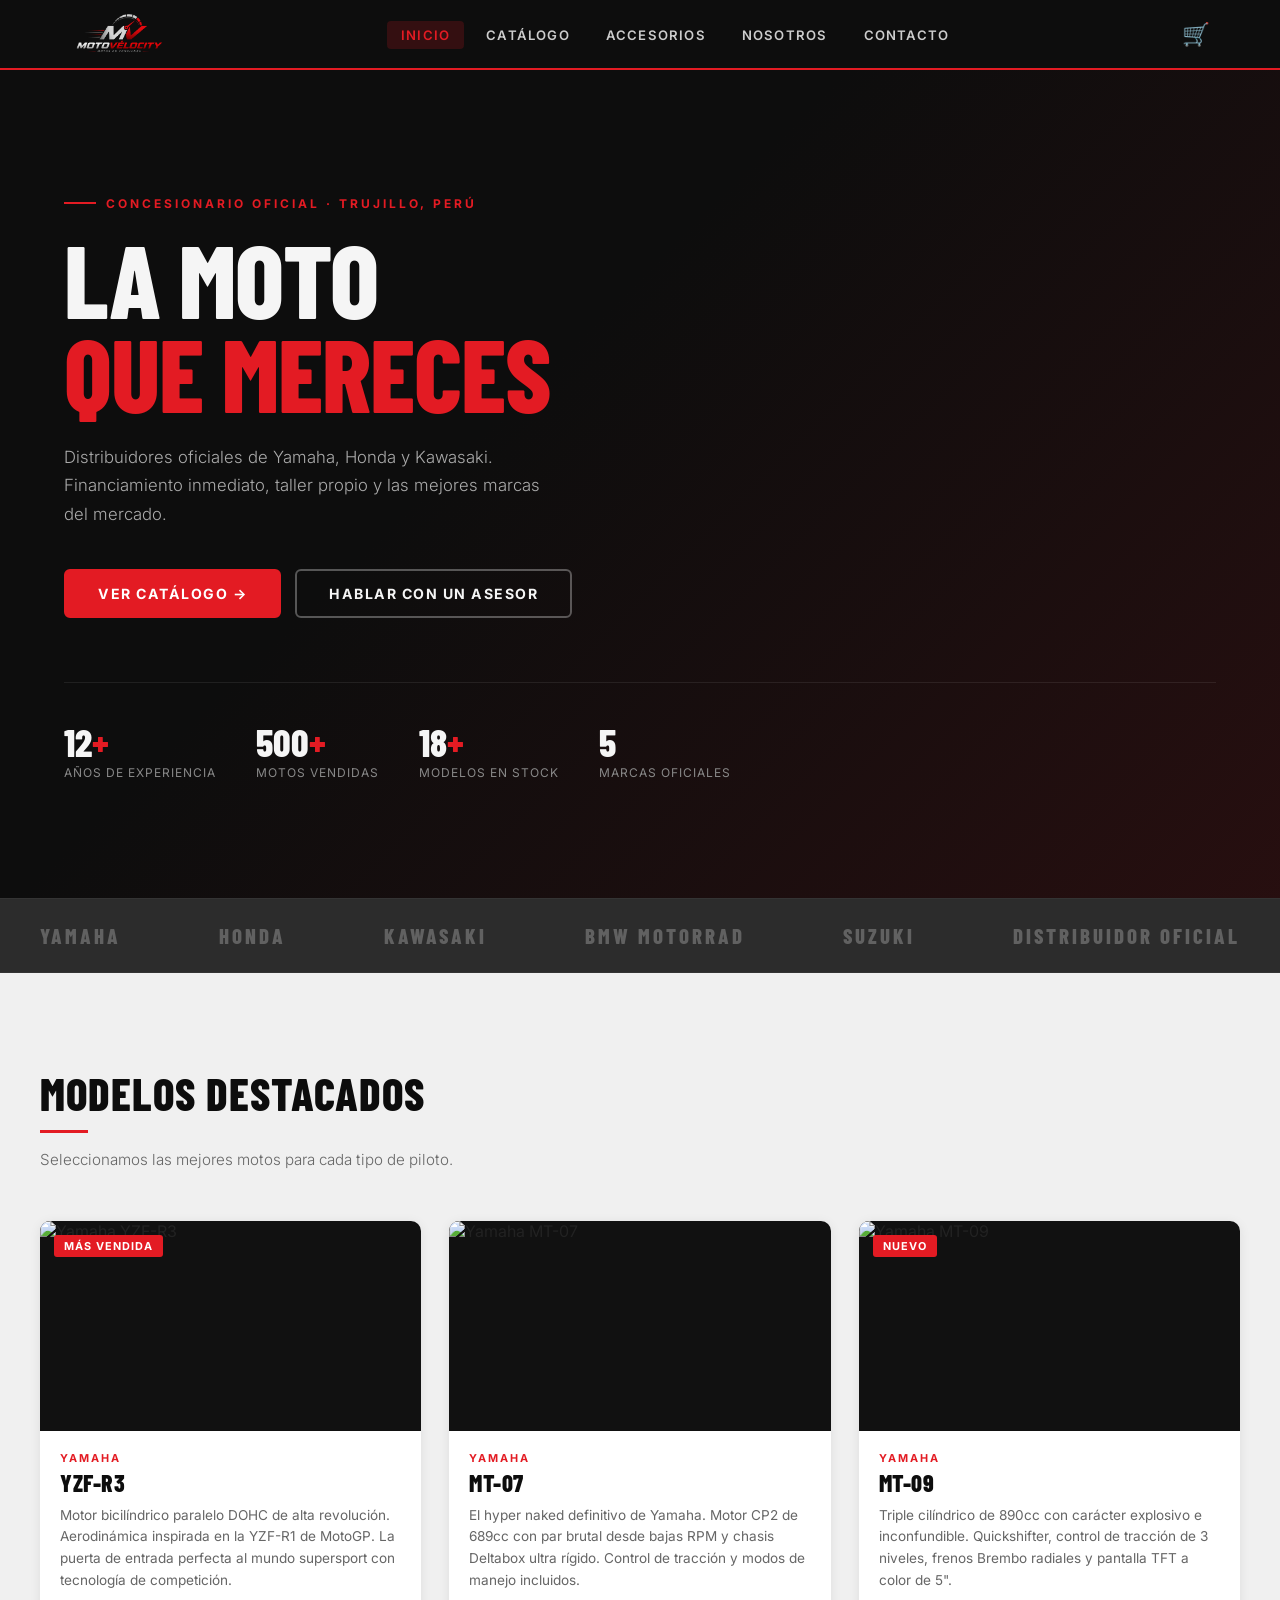
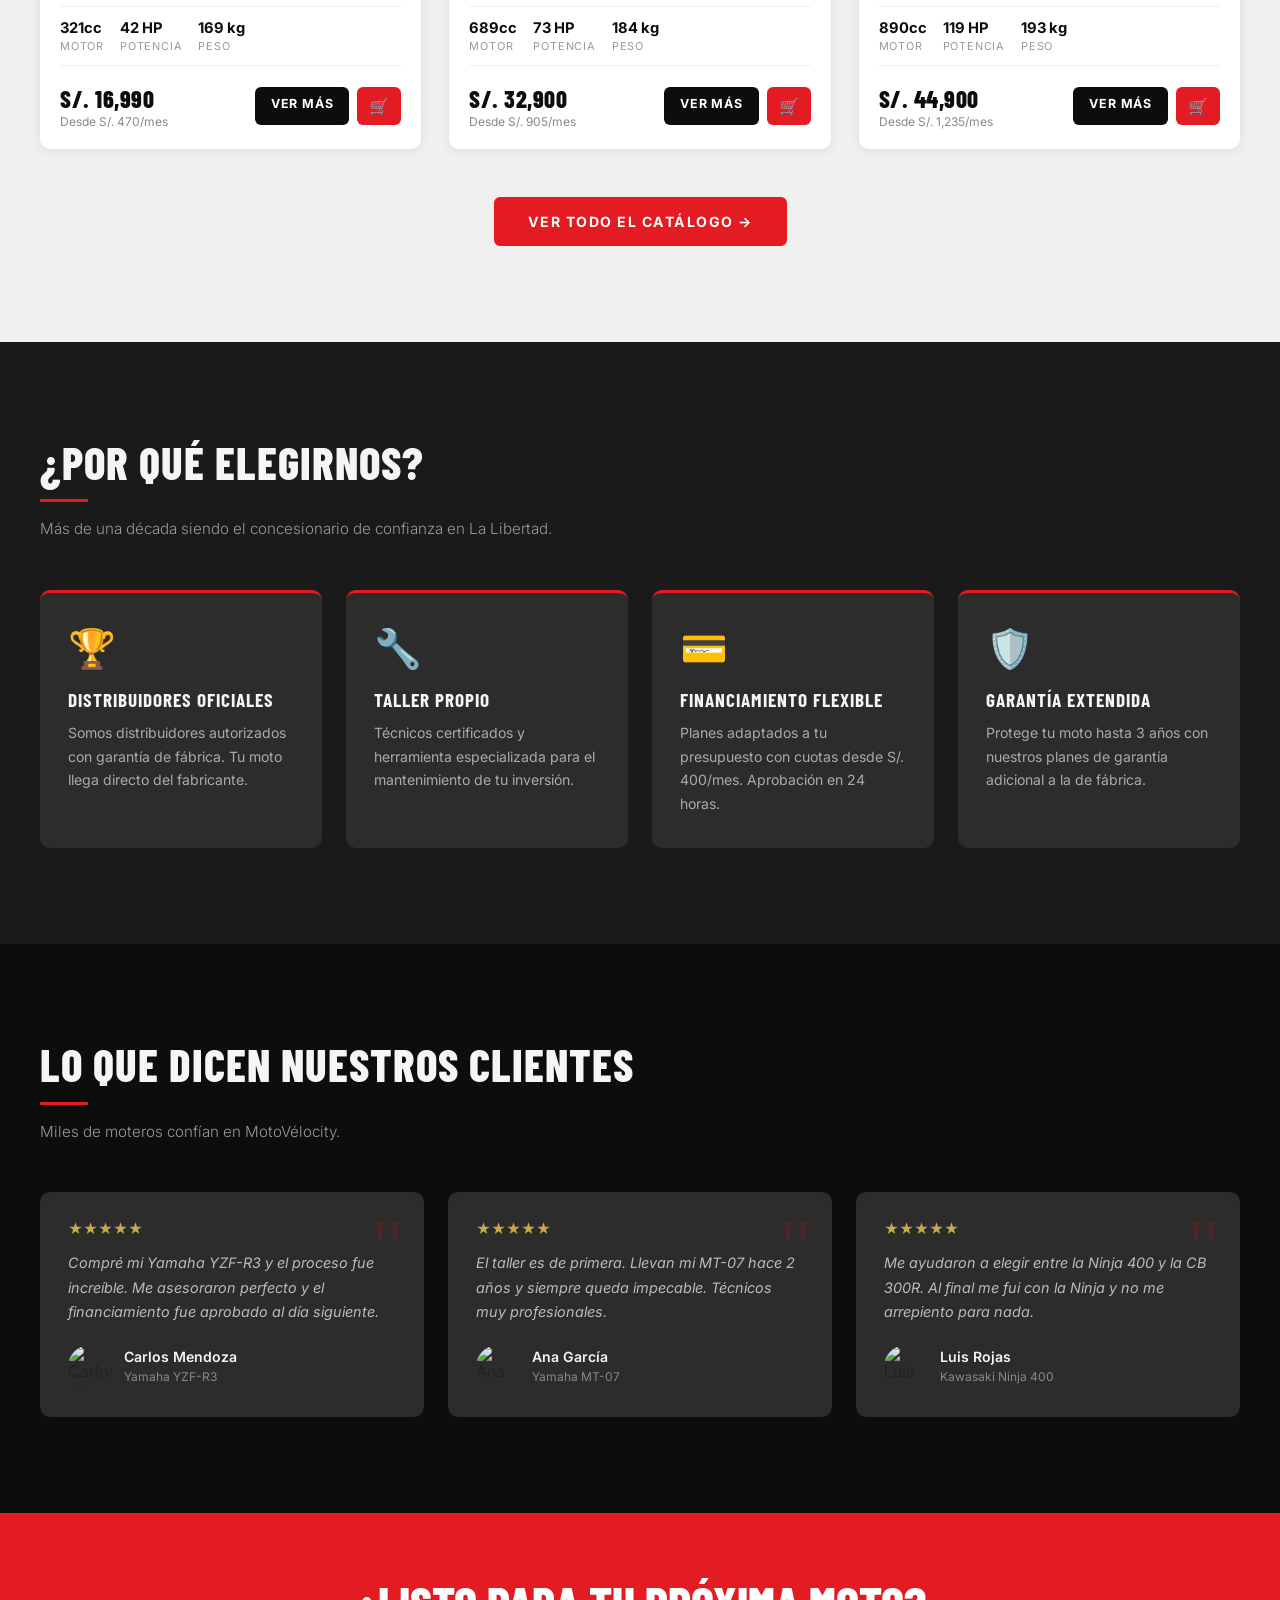
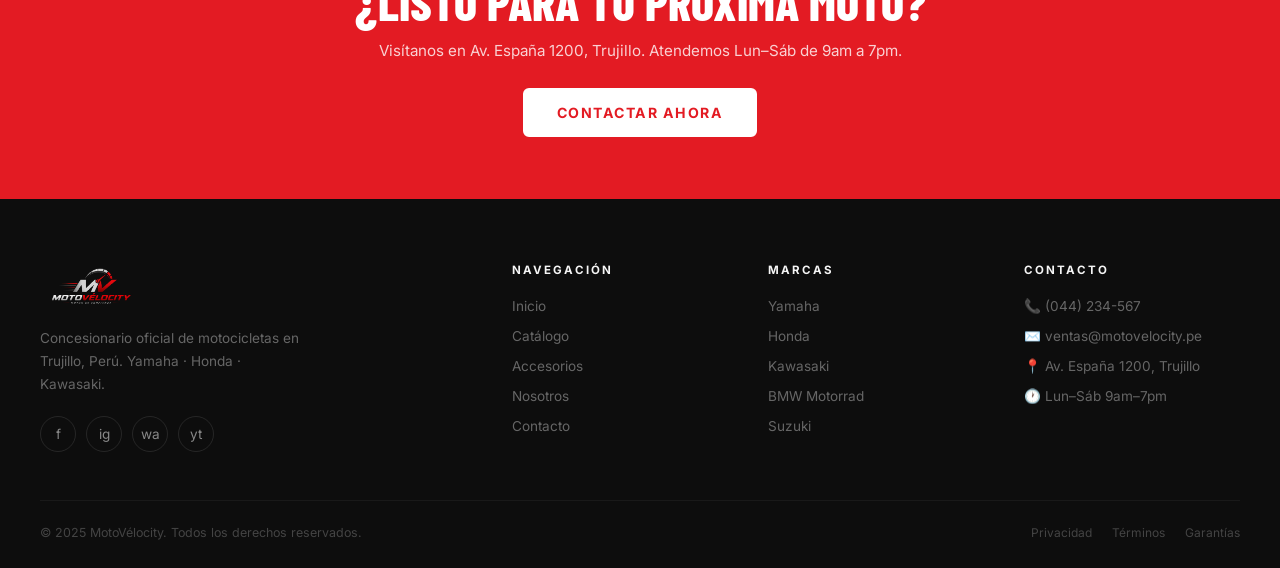
==== commit 713d96ee: "Add files via upload" ====
--- a/index.html
+++ b/index.html
@@ -20,6 +20,7 @@
       <ul class="menu">
         <li><a href="index.html" class="active">Inicio</a></li>
         <li><a href="catalogo.html">Catálogo</a></li>
+        <li><a href="accesorios.html">Accesorios</a></li>
         <li><a href="nosotros.html">Nosotros</a></li>
         <li><a href="contacto.html">Contacto</a></li>
       </ul>
@@ -216,6 +217,7 @@
       <ul>
         <li><a href="index.html">Inicio</a></li>
         <li><a href="catalogo.html">Catálogo</a></li>
+        <li><a href="accesorios.html">Accesorios</a></li>
         <li><a href="nosotros.html">Nosotros</a></li>
         <li><a href="contacto.html">Contacto</a></li>
       </ul>
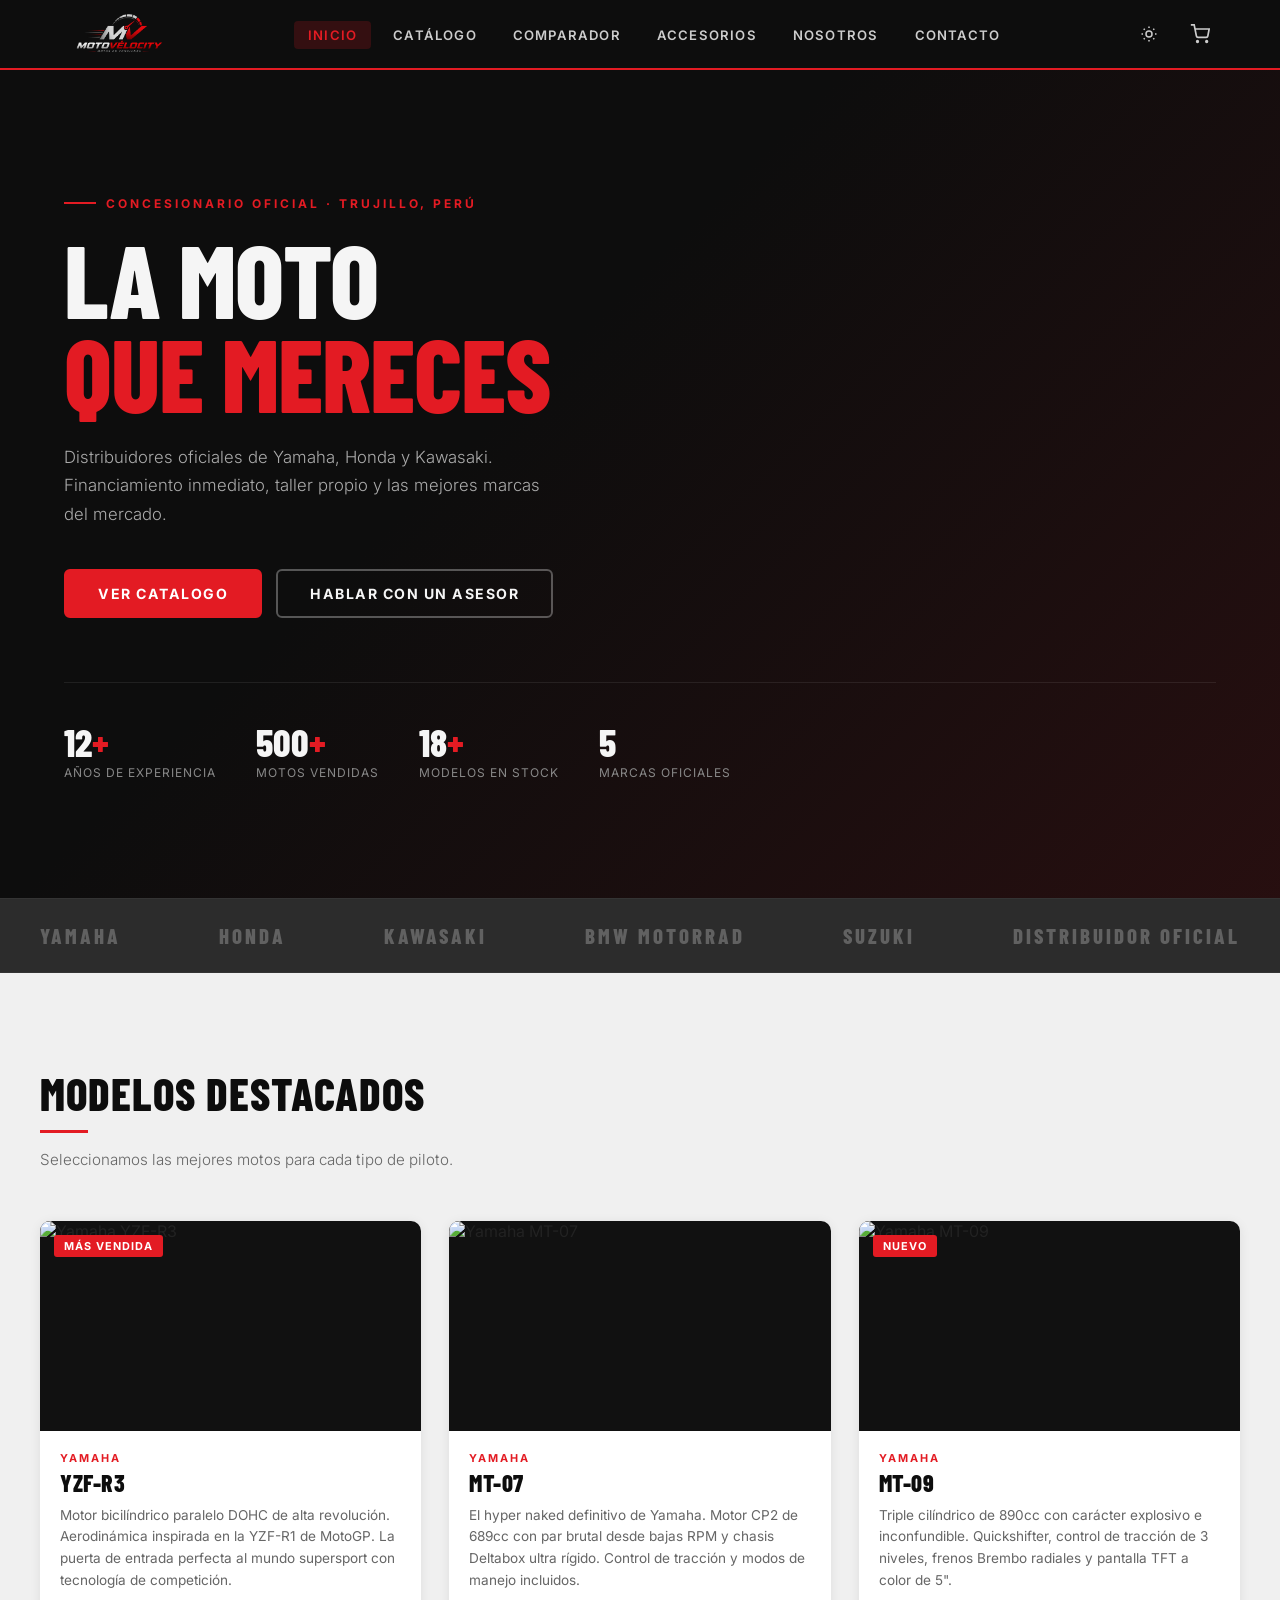
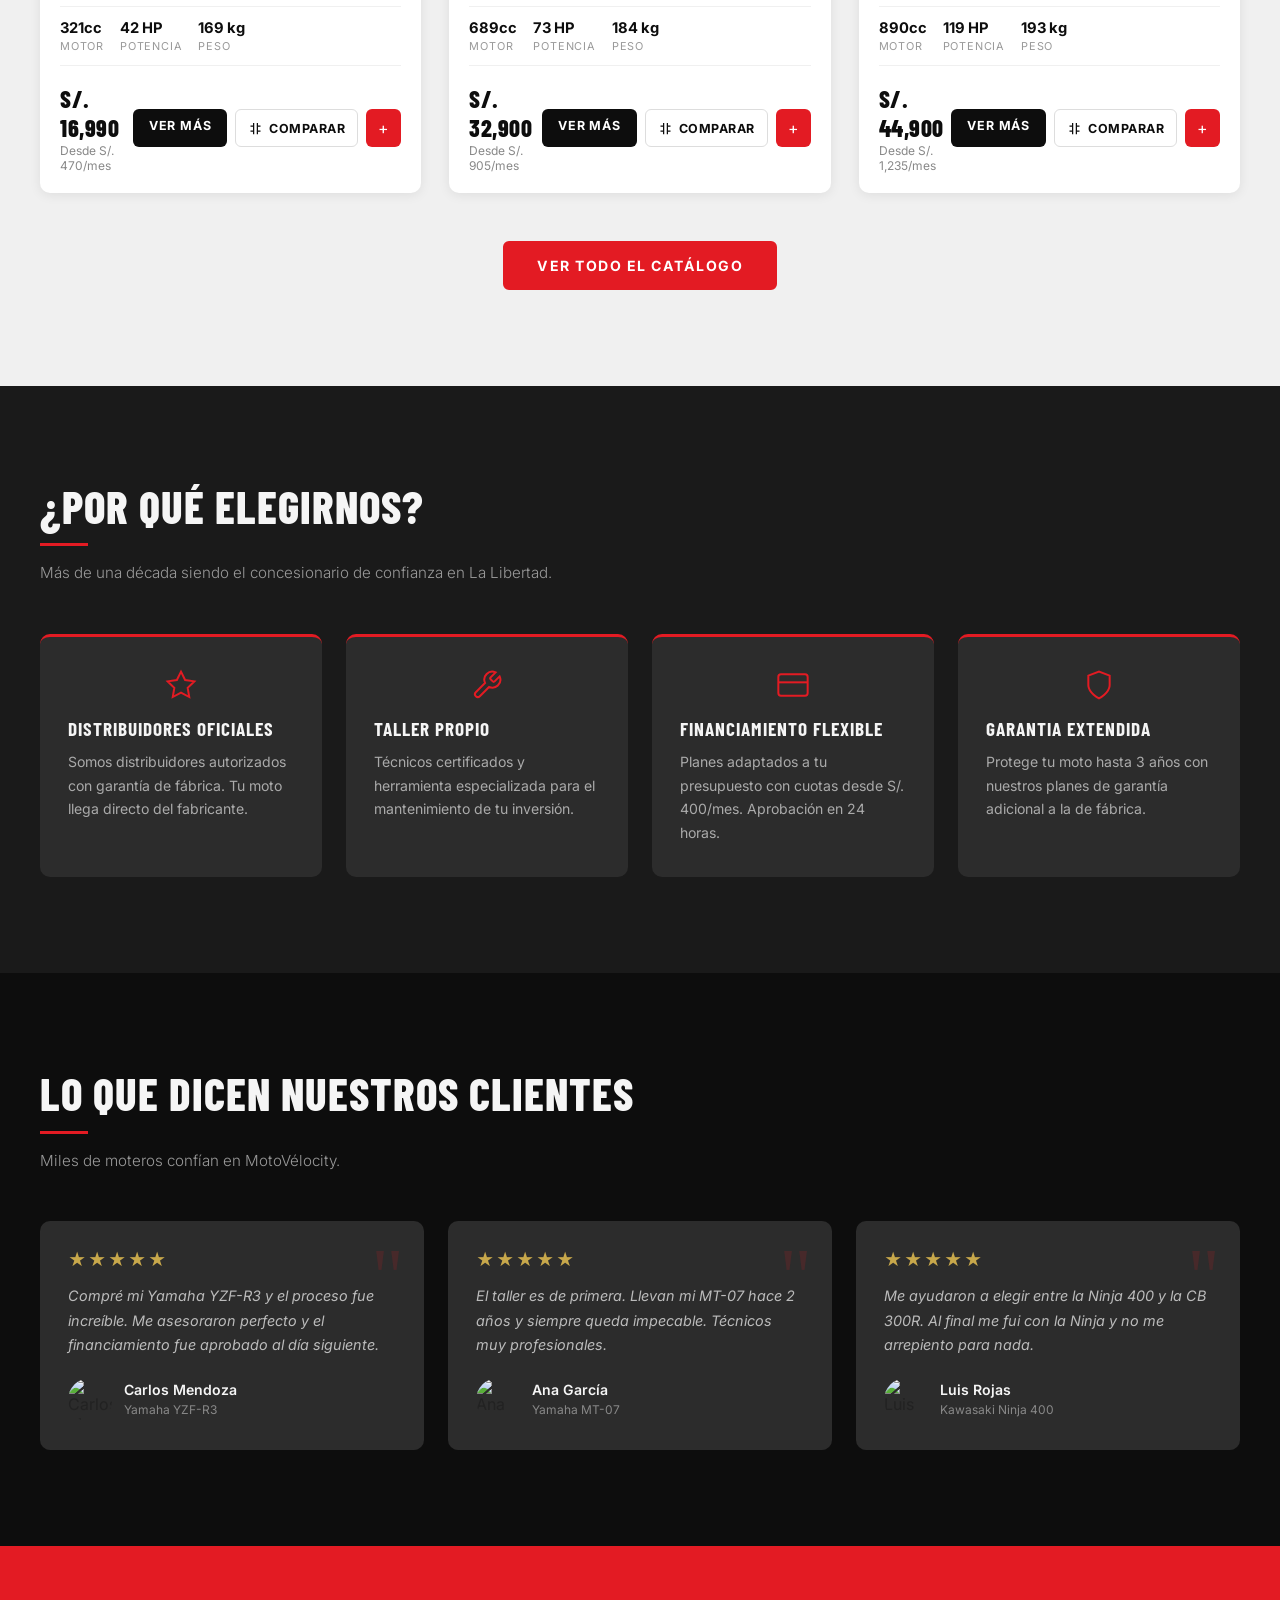
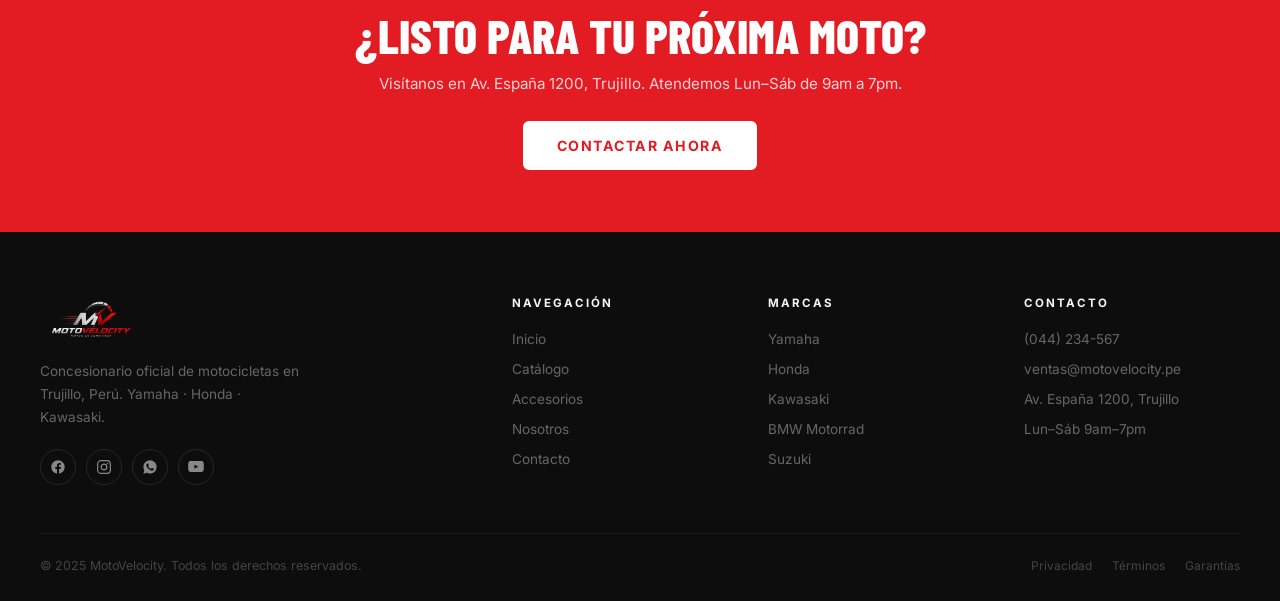
==== commit ee68674e: "Add files via upload" ====
--- a/index.html
+++ b/index.html
@@ -9,6 +9,7 @@
   <link rel="stylesheet" href="estilos.css">
 </head>
 <body>
+<script>try{if(localStorage.getItem('mv_tema')==='oscuro')document.body.classList.add('tema-oscuro');}catch(e){}</script>
 
 <!-- ── HEADER ───────────────────────────────────────────────── -->
 <header>
@@ -20,14 +21,19 @@
       <ul class="menu">
         <li><a href="index.html" class="active">Inicio</a></li>
         <li><a href="catalogo.html">Catálogo</a></li>
+        <li><a href="comparador.html">Comparador</a></li>
         <li><a href="accesorios.html">Accesorios</a></li>
         <li><a href="nosotros.html">Nosotros</a></li>
         <li><a href="contacto.html">Contacto</a></li>
       </ul>
     </nav>
     <div class="nav-carrito">
+      <button class="btn-tema" id="btn-tema" aria-label="Cambiar tema" title="Cambiar tema claro/oscuro">
+        <svg width="18" height="18" viewBox="0 0 24 24" fill="none" stroke="currentColor" stroke-width="2" aria-hidden="true" class="icono-sol"><circle cx="12" cy="12" r="4"/><path d="M12 2v2M12 20v2M4.93 4.93l1.41 1.41M17.66 17.66l1.41 1.41M2 12h2M20 12h2M6.34 17.66l-1.41 1.41M19.07 4.93l-1.41 1.41"/></svg>
+        <svg width="18" height="18" viewBox="0 0 24 24" fill="none" stroke="currentColor" stroke-width="2" aria-hidden="true" class="icono-luna"><path d="M21 12.79A9 9 0 1 1 11.21 3 7 7 0 0 0 21 12.79z"/></svg>
+      </button>
       <button class="btn-carrito" id="btn-carrito" aria-label="Abrir carrito">
-        🛒
+        <svg width="20" height="20" viewBox="0 0 24 24" fill="none" stroke="currentColor" stroke-width="2" aria-hidden="true"><circle cx="9" cy="21" r="1"/><circle cx="20" cy="21" r="1"/><path d="M1 1h4l2.68 13.39a2 2 0 0 0 2 1.61h9.72a2 2 0 0 0 2-1.61L23 6H6"/></svg>
         <span class="carrito-badge" id="carrito-badge">0</span>
       </button>
       <button class="menu-toggle" id="menu-toggle" aria-label="Menú">
@@ -42,7 +48,7 @@
 <aside class="carrito-drawer" id="carrito-drawer">
   <div class="carrito-header">
     <h3>Tu Carrito</h3>
-    <button class="btn-cerrar-carrito" id="btn-cerrar-carrito">✕</button>
+    <button class="btn-cerrar-carrito" id="btn-cerrar-carrito" aria-label="Cerrar carrito">&times;</button>
   </div>
   <div class="carrito-items" id="carrito-items"></div>
   <div class="carrito-footer">
@@ -68,7 +74,7 @@
     <h1>La moto<em>que mereces</em></h1>
     <p class="hero-sub">Distribuidores oficiales de Yamaha, Honda y Kawasaki. Financiamiento inmediato, taller propio y las mejores marcas del mercado.</p>
     <div class="botones-hero">
-      <a href="catalogo.html" class="boton-principal">Ver catálogo →</a>
+      <a href="catalogo.html" class="boton-principal">Ver catalogo</a>
       <a href="contacto.html" class="boton-secundario">Hablar con un asesor</a>
     </div>
     <div class="hero-stats">
@@ -110,8 +116,8 @@
     <h2 class="titulo-seccion reveal">Modelos destacados</h2>
     <p class="subtitulo-seccion reveal">Seleccionamos las mejores motos para cada tipo de piloto.</p>
     <div class="grid-motos" id="grid-motos"></div>
-    <div style="text-align:center; margin-top:48px;">
-      <a href="catalogo.html" class="boton-principal reveal">Ver todo el catálogo →</a>
+    <div class="seccion-cta-center">
+      <a href="catalogo.html" class="boton-principal reveal">Ver todo el catálogo</a>
     </div>
   </div>
 </section>
@@ -123,23 +129,23 @@
     <p class="subtitulo-seccion reveal">Más de una década siendo el concesionario de confianza en La Libertad.</p>
     <div class="ventajas-grid">
       <div class="ventaja reveal">
-        <div class="ventaja-icono">🏆</div>
+        <div class="ventaja-icono"><svg width="32" height="32" viewBox="0 0 24 24" fill="none" stroke="currentColor" stroke-width="1.5" aria-hidden="true"><path d="M12 2l3.09 6.26L22 9.27l-5 4.87 1.18 6.88L12 17.77l-6.18 3.25L7 14.14 2 9.27l6.91-1.01L12 2z"/></svg></div>
         <h3>Distribuidores Oficiales</h3>
         <p>Somos distribuidores autorizados con garantía de fábrica. Tu moto llega directo del fabricante.</p>
       </div>
       <div class="ventaja reveal">
-        <div class="ventaja-icono">🔧</div>
+        <div class="ventaja-icono"><svg width="32" height="32" viewBox="0 0 24 24" fill="none" stroke="currentColor" stroke-width="1.5" aria-hidden="true"><path d="M14.7 6.3a1 1 0 0 0 0 1.4l1.6 1.6a1 1 0 0 0 1.4 0l3.77-3.77a6 6 0 0 1-7.94 7.94l-6.91 6.91a2.12 2.12 0 0 1-3-3l6.91-6.91a6 6 0 0 1 7.94-7.94l-3.76 3.76z"/></svg></div>
         <h3>Taller Propio</h3>
         <p>Técnicos certificados y herramienta especializada para el mantenimiento de tu inversión.</p>
       </div>
       <div class="ventaja reveal">
-        <div class="ventaja-icono">💳</div>
+        <div class="ventaja-icono"><svg width="32" height="32" viewBox="0 0 24 24" fill="none" stroke="currentColor" stroke-width="1.5" aria-hidden="true"><rect x="1" y="4" width="22" height="16" rx="2" ry="2"/><line x1="1" y1="10" x2="23" y2="10"/></svg></div>
         <h3>Financiamiento Flexible</h3>
         <p>Planes adaptados a tu presupuesto con cuotas desde S/. 400/mes. Aprobación en 24 horas.</p>
       </div>
       <div class="ventaja reveal">
-        <div class="ventaja-icono">🛡️</div>
-        <h3>Garantía Extendida</h3>
+        <div class="ventaja-icono"><svg width="32" height="32" viewBox="0 0 24 24" fill="none" stroke="currentColor" stroke-width="1.5" aria-hidden="true"><path d="M12 22s8-4 8-10V5l-8-3-8 3v7c0 6 8 10 8 10z"/></svg></div>
+        <h3>Garantia Extendida</h3>
         <p>Protege tu moto hasta 3 años con nuestros planes de garantía adicional a la de fábrica.</p>
       </div>
     </div>
@@ -152,8 +158,8 @@
     <h2 class="titulo-seccion reveal">Lo que dicen nuestros clientes</h2>
     <p class="subtitulo-seccion reveal">Miles de moteros confían en MotoVélocity.</p>
     <div class="testimonios-grid">
-      <div class="testimonio reveal">
-        <div class="testimonio-estrellas">★★★★★</div>
+      <article class="testimonio reveal">
+        <div class="testimonio-estrellas" aria-label="5 estrellas"><span class="star">&#9733;</span><span class="star">&#9733;</span><span class="star">&#9733;</span><span class="star">&#9733;</span><span class="star">&#9733;</span></div>
         <p>Compré mi Yamaha YZF-R3 y el proceso fue increíble. Me asesoraron perfecto y el financiamiento fue aprobado al día siguiente.</p>
         <div class="testimonio-autor">
           <img src="https://images.unsplash.com/photo-1507003211169-0a1dd7228f2d?w=80&q=80" alt="Carlos M.">
@@ -162,9 +168,9 @@
             <span>Yamaha YZF-R3</span>
           </div>
         </div>
-      </div>
-      <div class="testimonio reveal">
-        <div class="testimonio-estrellas">★★★★★</div>
+      </article>
+      <article class="testimonio reveal">
+        <div class="testimonio-estrellas" aria-label="5 estrellas"><span class="star">&#9733;</span><span class="star">&#9733;</span><span class="star">&#9733;</span><span class="star">&#9733;</span><span class="star">&#9733;</span></div>
         <p>El taller es de primera. Llevan mi MT-07 hace 2 años y siempre queda impecable. Técnicos muy profesionales.</p>
         <div class="testimonio-autor">
           <img src="https://images.unsplash.com/photo-1494790108377-be9c29b29330?w=80&q=80" alt="Ana G.">
@@ -173,9 +179,9 @@
             <span>Yamaha MT-07</span>
           </div>
         </div>
-      </div>
-      <div class="testimonio reveal">
-        <div class="testimonio-estrellas">★★★★★</div>
+      </article>
+      <article class="testimonio reveal">
+        <div class="testimonio-estrellas" aria-label="5 estrellas"><span class="star">&#9733;</span><span class="star">&#9733;</span><span class="star">&#9733;</span><span class="star">&#9733;</span><span class="star">&#9733;</span></div>
         <p>Me ayudaron a elegir entre la Ninja 400 y la CB 300R. Al final me fui con la Ninja y no me arrepiento para nada.</p>
         <div class="testimonio-autor">
           <img src="https://images.unsplash.com/photo-1500648767791-00dcc994a43e?w=80&q=80" alt="Luis R.">
@@ -184,7 +190,7 @@
             <span>Kawasaki Ninja 400</span>
           </div>
         </div>
-      </div>
+      </article>
     </div>
   </div>
 </section>
@@ -206,10 +212,10 @@
       <img src="logo_pagina.png" alt="MotoVélocity" class="footer-logo-img">
       <p class="footer-desc">Concesionario oficial de motocicletas en Trujillo, Perú. Yamaha · Honda · Kawasaki.</p>
       <div class="footer-social">
-        <a href="#" title="Facebook">f</a>
-        <a href="#" title="Instagram">ig</a>
-        <a href="#" title="WhatsApp">wa</a>
-        <a href="#" title="YouTube">yt</a>
+        <a href="#" title="Facebook" aria-label="Facebook"><svg width="16" height="16" viewBox="0 0 24 24" fill="currentColor" aria-hidden="true"><path d="M22 12.06C22 6.51 17.52 2 12 2S2 6.51 2 12.06c0 5.02 3.66 9.18 8.44 9.94v-7.03H7.9v-2.91h2.54V9.85c0-2.51 1.49-3.9 3.77-3.9 1.09 0 2.24.2 2.24.2v2.46h-1.26c-1.24 0-1.63.78-1.63 1.57v1.88h2.78l-.44 2.91h-2.34V22c4.78-.76 8.44-4.92 8.44-9.94z"/></svg></a>
+        <a href="#" title="Instagram" aria-label="Instagram"><svg width="16" height="16" viewBox="0 0 24 24" fill="none" stroke="currentColor" stroke-width="1.8" aria-hidden="true"><rect x="2.5" y="2.5" width="19" height="19" rx="5"/><circle cx="12" cy="12" r="4.3"/><circle cx="17.4" cy="6.6" r="1.1" fill="currentColor" stroke="none"/></svg></a>
+        <a href="#" title="WhatsApp" aria-label="WhatsApp"><svg width="16" height="16" viewBox="0 0 24 24" fill="currentColor" aria-hidden="true"><path d="M12.04 2C6.58 2 2.13 6.45 2.13 11.91c0 1.75.46 3.46 1.33 4.97L2.05 22l5.25-1.38a9.9 9.9 0 0 0 4.74 1.21h.01c5.46 0 9.91-4.45 9.91-9.91C21.96 6.45 17.5 2 12.04 2zm5.8 14.02c-.24.68-1.4 1.32-1.93 1.4-.49.08-1.11.11-1.79-.11-.41-.13-.94-.3-1.62-.6-2.85-1.23-4.71-4.1-4.85-4.29-.14-.19-1.16-1.54-1.16-2.94s.72-2.08.98-2.37c.24-.27.53-.33.71-.33s.35 0 .5.01c.16.01.38-.06.59.45.24.58.8 2.01.87 2.15.07.14.12.31.02.5-.09.19-.14.31-.28.48-.14.16-.29.36-.42.48-.14.14-.28.28-.12.56.16.28.7 1.16 1.51 1.88 1.04.93 1.91 1.22 2.19 1.36.28.14.44.12.6-.07.16-.19.68-.79.87-1.06.19-.27.37-.22.62-.13.26.09 1.64.77 1.92.91.28.14.47.21.53.33.07.12.07.68-.17 1.36z"/></svg></a>
+        <a href="#" title="YouTube" aria-label="YouTube"><svg width="16" height="16" viewBox="0 0 24 24" fill="currentColor" aria-hidden="true"><path d="M23.5 6.5s-.23-1.64-.94-2.36c-.9-.94-1.9-.95-2.36-1C16.9 3 12 3 12 3h-.01s-4.9 0-8.19.14c-.46.05-1.46.06-2.36 1C.73 4.86.5 6.5.5 6.5S.26 8.42.26 10.35v1.79c0 1.93.24 3.85.24 3.85s.23 1.64.94 2.36c.9.95 2.08.92 2.6 1.02C5.9 19.5 12 19.56 12 19.56s4.9-.01 8.2-.15c.46-.06 1.46-.07 2.36-1.02.71-.72.94-2.36.94-2.36s.24-1.92.24-3.85v-1.79c0-1.93-.24-3.85-.24-3.85zM9.55 14.4V8.6l6.27 2.91-6.27 2.89z"/></svg></a>
       </div>
     </div>
     <div class="footer-col">
@@ -235,15 +241,15 @@
     <div class="footer-col">
       <h4>Contacto</h4>
       <ul>
-        <li><a href="tel:+51044234567">📞 (044) 234-567</a></li>
-        <li><a href="mailto:ventas@motovelocity.pe">✉️ ventas@motovelocity.pe</a></li>
-        <li><a href="#">📍 Av. España 1200, Trujillo</a></li>
-        <li><a href="#">🕐 Lun–Sáb 9am–7pm</a></li>
+        <li><a href="tel:+51044234567">(044) 234-567</a></li>
+        <li><a href="mailto:ventas@motovelocity.pe">ventas@motovelocity.pe</a></li>
+        <li><a href="#">Av. España 1200, Trujillo</a></li>
+        <li><a href="#">Lun–Sáb 9am–7pm</a></li>
       </ul>
     </div>
   </div>
   <div class="footer-bottom contenedor">
-    <p class="footer-copy">© 2025 MotoVélocity. Todos los derechos reservados.</p>
+    <p class="footer-copy">&copy; <time datetime="2025">2025</time> MotoVelocity. Todos los derechos reservados.</p>
     <div class="footer-legal">
       <a href="#">Privacidad</a>
       <a href="#">Términos</a>
--- a/estilos.css
+++ b/estilos.css
@@ -1,7 +1,37 @@
 /* ============================================================
    MOTOVELOCITY — ESTILOS PRINCIPALES
-   Paleta: #0d0d0d negro | #e31b23 rojo | #f5f5f5 blanco humo
-           #1a1a1a carbón | #2c2c2c grafito | #c8a84b dorado
+   Autor: Proyecto Integrador — Taller de Programacion Web
+   ============================================================
+   Paleta de colores:
+     Negro:   #0d0d0d  |  Carbon: #1a1a1a  |  Grafito: #2c2c2c
+     Rojo:    #e31b23  |  Dorado: #c8a84b  |  Plata:   #888888
+     Blanco:  #f5f5f5  |  Humo:   #f0f0f0
+   ============================================================
+   Estructura del archivo:
+     1. Variables CSS y reset
+     2. Tipografia y animaciones scroll (reveal)
+     3. Header, navbar y menu hamburguesa
+     4. Drawer del carrito lateral
+     5. Toast de notificacion
+     6. Hero principal
+     7. Botones generales
+     8. Secciones y contenedor
+     9. Strip de marcas
+    10. Filtros y buscador
+    11. Grid de tarjetas (motos y accesorios)
+    12. Tabla comparativa
+    13. Galeria de imagenes
+    14. Ventajas / nosotros
+    15. Testimonios
+    16. Formulario de contacto y validacion
+    17. Pagina de detalle de moto
+    18. Pie de pagina
+    19. CTA band
+    20. Utilidades y estados de validacion
+    21. Responsive: tablets (max 1024px)
+    22. Responsive: mobiles (max 768px)
+    23. Responsive: mobiles pequenos (max 520px)
+    24. Preferencias de movimiento reducido
    ============================================================ */
 
 @import url('https://fonts.googleapis.com/css2?family=Barlow+Condensed:wght@400;600;700;800&family=Inter:wght@300;400;500;600&display=swap');
@@ -1120,6 +1150,7 @@
   transition: all var(--trans);
 }
 .footer-social a:hover { border-color: var(--rojo); color: var(--rojo); background: rgba(227,27,35,0.1); }
+.footer-social a svg { display: block; }
 
 .footer-col h4 {
   font-size: 0.72rem;
@@ -1284,3 +1315,254 @@
   .reveal, .reveal-left, .reveal-right { transition: none; opacity: 1; transform: none; }
   .hero-bg { transition: none; }
 }
+
+/* ── UTILIDADES DE LAYOUT ───────────────────────────────────── */
+
+/* Centrado de CTAs inline en secciones */
+.seccion-cta-center {
+  text-align: center;
+  margin-top: 48px;
+}
+
+/* ── VALIDACION DE FORMULARIO ───────────────────────────────── */
+
+/* Campo con error de validacion */
+.campo-invalido {
+  border-color: var(--rojo) !important;
+  box-shadow: 0 0 0 3px rgba(227, 27, 35, 0.15) !important;
+}
+
+/* Mensaje de error bajo el campo */
+.campo-error {
+  display: block;
+  margin-top: 5px;
+  font-size: 0.76rem;
+  color: var(--rojo);
+  font-weight: 500;
+  letter-spacing: 0.2px;
+}
+
+/* ── ESTRELLAS TESTIMONIOS ──────────────────────────────────── */
+
+/* Estrellas SVG en testimonios */
+.testimonio-estrellas .star {
+  color: var(--dorado);
+  font-size: 1.1rem;
+  letter-spacing: 2px;
+}
+
+/* ── ICONOS SVG EN VENTAJAS ─────────────────────────────────── */
+
+/* Icono SVG dentro del bloque ventaja */
+.ventaja-icono svg {
+  display: block;
+  margin: 0 auto;
+  stroke: var(--rojo);
+}
+
+/* ── ICONOS SVG EN DATOS DE CONTACTO ────────────────────────── */
+
+/* Icono SVG alineado con texto de contacto */
+.contacto-dato-icon svg {
+  display: block;
+  stroke: var(--rojo);
+}
+
+/* ── ICONO SVG EN BOTON CARRITO ─────────────────────────────── */
+
+/* SVG dentro del boton de carrito del header */
+.btn-carrito svg {
+  display: block;
+  stroke: currentColor;
+}
+
+/* ── ICONO SVG CARRITO VACIO / SIN RESULTADOS ───────────────── */
+
+/* Contenedor del icono en estados vacios */
+.carrito-vacio .icon svg,
+.sin-resultados .icon svg {
+  display: block;
+  margin: 0 auto;
+  stroke: var(--plata);
+  opacity: 0.6;
+}
+
+/* ── ETIQUETA ADDRESS EN CONTACTO ───────────────────────────── */
+
+/* Normalizar el estilo del elemento address semantico */
+address.info-contacto {
+  font-style: normal;
+}
+
+/* ============================================================
+   MODO OSCURO / CLARO
+   ============================================================ */
+
+/* Boton de cambio de tema en el header */
+.btn-tema {
+  background: none;
+  border: none;
+  color: #ccc;
+  padding: 6px;
+  display: flex;
+  align-items: center;
+  transition: color var(--trans);
+}
+.btn-tema:hover { color: var(--rojo); }
+.btn-tema svg { display: block; stroke: currentColor; }
+.btn-tema .icono-luna { display: none; }
+body.tema-oscuro .btn-tema .icono-sol { display: none; }
+body.tema-oscuro .btn-tema .icono-luna { display: block; }
+
+/* Transicion suave al cambiar de tema */
+body, .tarjeta-moto, .form-contacto, .input-busqueda, .filtro-btn,
+input[type="text"], input[type="email"], input[type="tel"], select, textarea,
+.testimonio, table, .btn-comparar {
+  transition: background-color 0.25s ease, color 0.25s ease, border-color 0.25s ease, box-shadow 0.25s ease;
+}
+
+/* Fondo general y secciones claras */
+body.tema-oscuro { background-color: #101010; color: #d8d8d8; }
+body.tema-oscuro .seccion-clara { background: #161616; }
+body.tema-oscuro .titulo-seccion { color: var(--blanco); }
+body.tema-oscuro .subtitulo-seccion { color: #999; }
+
+/* Tarjetas de motos / accesorios */
+body.tema-oscuro .tarjeta-moto { background: #1c1c1c; box-shadow: 0 2px 12px rgba(0,0,0,0.5); }
+body.tema-oscuro .tarjeta-moto:hover { box-shadow: 0 12px 36px rgba(0,0,0,0.6); }
+body.tema-oscuro .tarjeta-img-wrap { background: #000; }
+body.tema-oscuro .tarjeta-info h3 { color: var(--blanco); }
+body.tema-oscuro .tarjeta-info p { color: #a8a8a8; }
+body.tema-oscuro .tarjeta-specs { border-color: rgba(255,255,255,0.08); }
+body.tema-oscuro .spec-val { color: var(--blanco); }
+body.tema-oscuro .spec-key { color: #888; }
+body.tema-oscuro .precio { color: var(--blanco); }
+body.tema-oscuro .precio-cuota { color: #999; }
+body.tema-oscuro .btn-detalle { background: #333; }
+body.tema-oscuro .btn-detalle:hover { background: #444; }
+body.tema-oscuro .sin-resultados { color: #888; }
+
+/* Buscador y filtros */
+body.tema-oscuro .input-busqueda { background: #1c1c1c; border-color: #333; color: #eee; }
+body.tema-oscuro .input-busqueda::placeholder { color: #777; }
+body.tema-oscuro .filtro-btn { background: #1c1c1c; border-color: #333; color: #bbb; }
+body.tema-oscuro .filtro-btn.activo { background: var(--rojo); border-color: var(--rojo); color: #fff; }
+
+/* Formulario de contacto */
+body.tema-oscuro .form-contacto { background: #1c1c1c; box-shadow: 0 4px 24px rgba(0,0,0,0.5); }
+body.tema-oscuro .info-contacto h3 { color: var(--blanco); }
+body.tema-oscuro .contacto-dato-text strong { color: #999; }
+body.tema-oscuro .contacto-dato-text span { color: #ccc; }
+body.tema-oscuro .horario-tabla h4 { color: #999; }
+body.tema-oscuro .horario-fila { border-color: #2a2a2a; }
+body.tema-oscuro .horario-fila span:first-child { color: #aaa; }
+body.tema-oscuro .horario-fila span:last-child { color: var(--blanco); }
+body.tema-oscuro label { color: #bbb; }
+body.tema-oscuro input[type="text"],
+body.tema-oscuro input[type="email"],
+body.tema-oscuro input[type="tel"],
+body.tema-oscuro select,
+body.tema-oscuro textarea { background: #242424; border-color: #3a3a3a; color: #eee; }
+body.tema-oscuro input::placeholder,
+body.tema-oscuro textarea::placeholder { color: #777; }
+body.tema-oscuro .campo-checkbox label { color: #aaa; }
+body.tema-oscuro .mensaje-exito { background: #12291d; border-color: #1f7a4a; color: #7be3ab; }
+
+/* Ficha tecnica y detalle */
+body.tema-oscuro .ficha-tecnica { background: #161616; }
+body.tema-oscuro .ficha-fila { border-color: #2a2a2a; }
+body.tema-oscuro .ficha-fila span:first-child { color: #999; }
+body.tema-oscuro .ficha-fila span:last-child { color: var(--blanco); }
+
+/* Tabla comparativa estatica y comparador */
+body.tema-oscuro table { background: #1c1c1c; }
+body.tema-oscuro tbody tr:hover { background: rgba(255,255,255,0.04); }
+body.tema-oscuro tbody td { color: #bbb; }
+body.tema-oscuro tbody td:first-child { color: var(--blanco); }
+
+/* Galeria */
+body.tema-oscuro .galeria-item { background: #000; }
+
+/* ============================================================
+   COMPARADOR DE MOTOCICLETAS
+   ============================================================ */
+
+/* Boton "Comparar" dentro de la tarjeta de moto */
+.btn-comparar {
+  padding: 9px 12px;
+  background: transparent;
+  color: var(--negro);
+  border: 1.5px solid #ddd;
+  border-radius: var(--radio);
+  font-size: 0.78rem;
+  font-weight: 700;
+  text-transform: uppercase;
+  letter-spacing: 0.5px;
+  display: flex;
+  align-items: center;
+  gap: 6px;
+  white-space: nowrap;
+}
+.btn-comparar:hover { border-color: var(--rojo); color: var(--rojo); }
+.btn-comparar.activo { background: var(--rojo); border-color: var(--rojo); color: #fff; }
+.btn-comparar svg { display: block; stroke: currentColor; flex-shrink: 0; }
+body.tema-oscuro .btn-comparar { color: #ddd; border-color: #3a3a3a; }
+body.tema-oscuro .btn-comparar:hover { border-color: var(--rojo); color: var(--rojo); }
+body.tema-oscuro .btn-comparar.activo { background: var(--rojo); border-color: var(--rojo); color: #fff; }
+
+/* Estado vacio del comparador */
+.comparador-vacio {
+  text-align: center;
+  padding: 70px 20px;
+  color: var(--plata);
+}
+.comparador-vacio .icon { font-size: 3rem; margin-bottom: 14px; }
+.comparador-vacio .icon svg { display: block; margin: 0 auto; stroke: var(--plata); opacity: 0.6; }
+.comparador-vacio p { margin-bottom: 20px; line-height: 1.6; }
+
+.comparador-aviso {
+  color: var(--plata);
+  font-size: 0.88rem;
+  margin-bottom: 24px;
+}
+
+/* Tabla de comparacion: filas = especificacion, columnas = motos */
+.comparador-tabla-contenedor { overflow-x: auto; -webkit-overflow-scrolling: touch; border-radius: 10px; }
+.comparador-tabla { width: 100%; min-width: 480px; border-collapse: collapse; background: var(--grafito); border-radius: 10px; overflow: hidden; }
+.comparador-tabla th, .comparador-tabla td { padding: 16px 20px; text-align: left; vertical-align: middle; }
+.comparador-tabla thead th {
+  color: var(--plata);
+  font-size: 0.7rem;
+  text-transform: uppercase;
+  letter-spacing: 1px;
+  font-weight: 700;
+  width: 140px;
+}
+.comparador-tabla tbody tr { border-bottom: 1px solid rgba(255,255,255,0.06); }
+.comparador-tabla tbody tr:last-child { border-bottom: none; }
+.comparador-tabla tbody td { color: #ccc; font-size: 0.9rem; }
+.comparador-tabla tbody tr:first-child td { padding-top: 20px; }
+.comparador-tabla .comparador-fila-label { color: var(--plata); font-size: 0.72rem; text-transform: uppercase; letter-spacing: 0.8px; font-weight: 700; white-space: nowrap; }
+.comparador-tabla .comparador-fila-precio td { color: var(--dorado); font-size: 1.1rem; font-weight: 800; font-family: 'Barlow Condensed', sans-serif; }
+.comparador-tabla .comparador-fila-nombre td { color: var(--blanco); font-size: 1.15rem; font-weight: 800; font-family: 'Barlow Condensed', sans-serif; text-transform: uppercase; }
+.comparador-tabla .comparador-fila-marca td { color: var(--rojo); font-size: 0.7rem; font-weight: 700; text-transform: uppercase; letter-spacing: 1.5px; }
+.comparador-img-cell { width: 200px; }
+.comparador-img-cell img { width: 100%; max-width: 180px; height: 120px; object-fit: cover; border-radius: 8px; }
+.comparador-quitar {
+  margin-top: 10px;
+  padding: 6px 12px;
+  background: none;
+  border: 1px solid rgba(255,255,255,0.15);
+  border-radius: var(--radio);
+  color: var(--plata);
+  font-size: 0.68rem;
+  text-transform: uppercase;
+  letter-spacing: 0.6px;
+  font-weight: 700;
+}
+.comparador-quitar:hover { border-color: var(--rojo); color: var(--rojo); }
+
+@media (max-width: 640px) {
+  .comparador-img-cell { width: 140px; }
+  .comparador-img-cell img { max-width: 120px; height: 90px; }
+}
